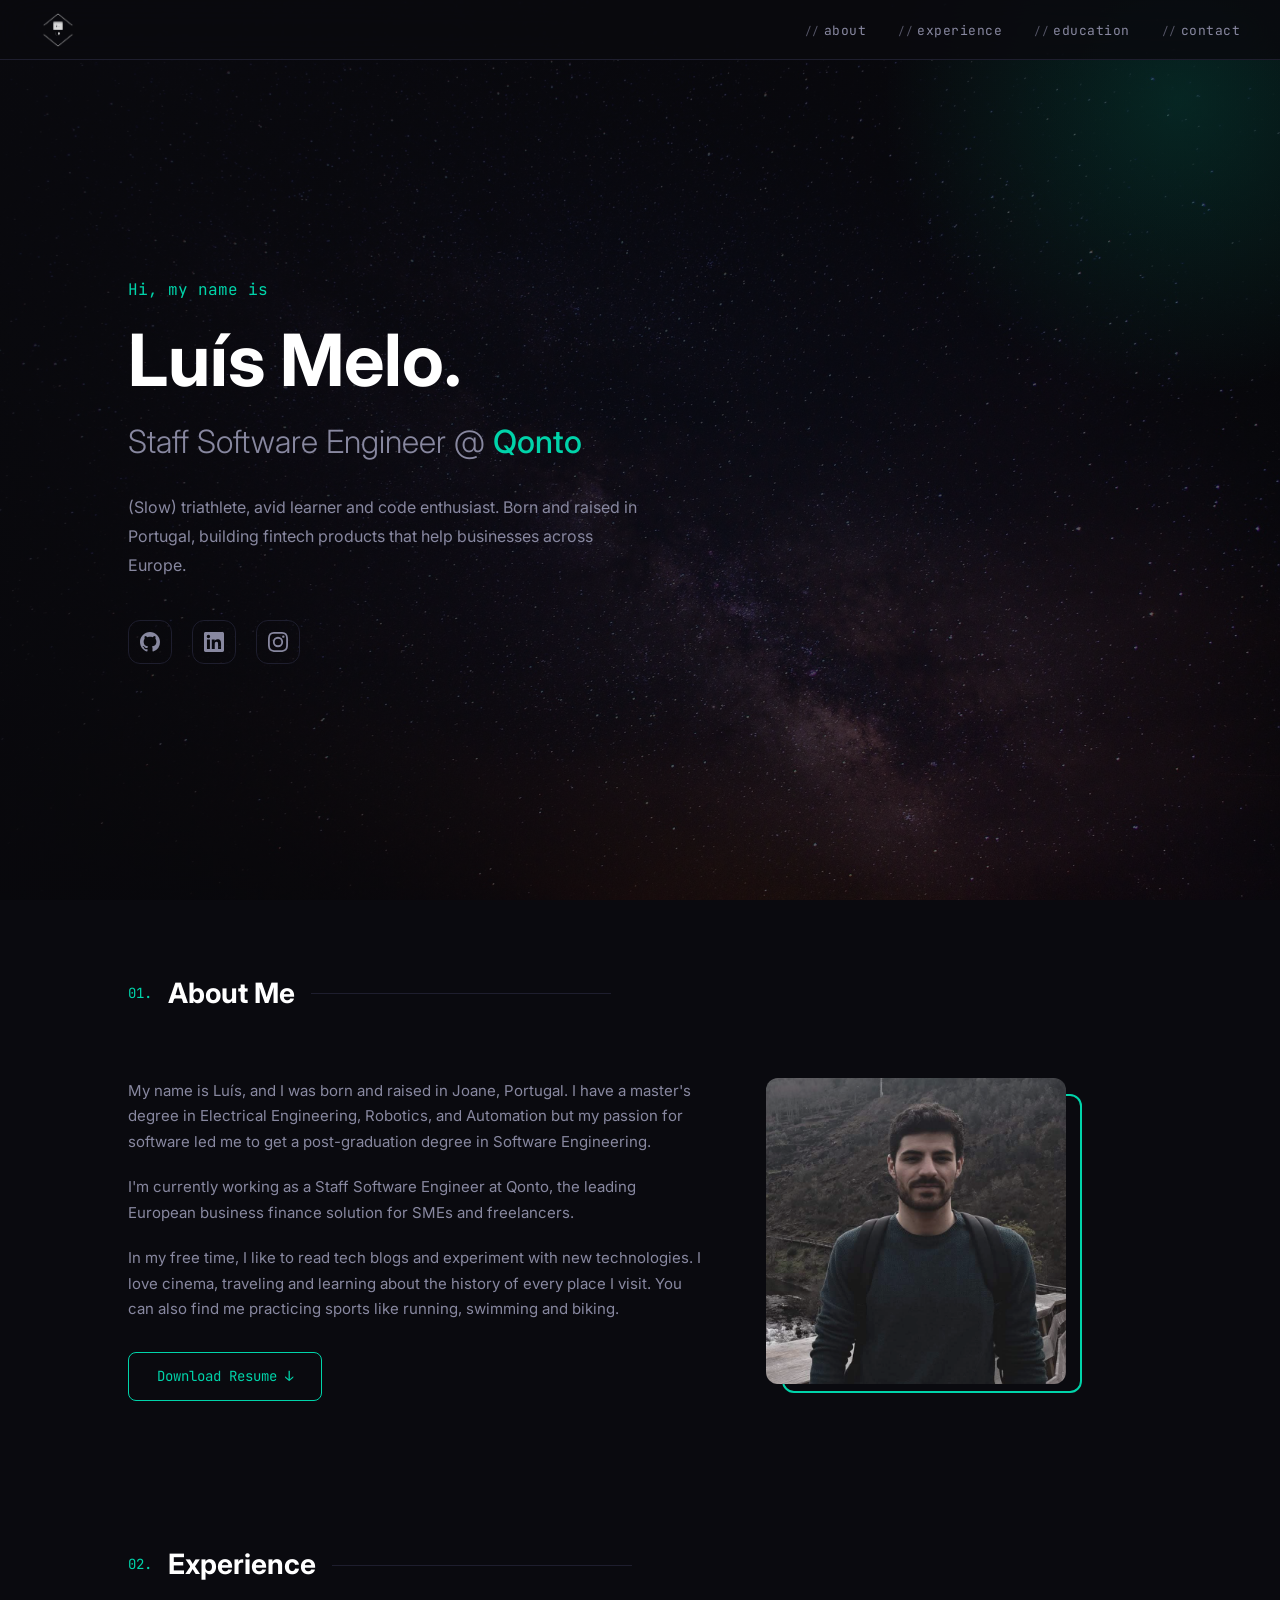
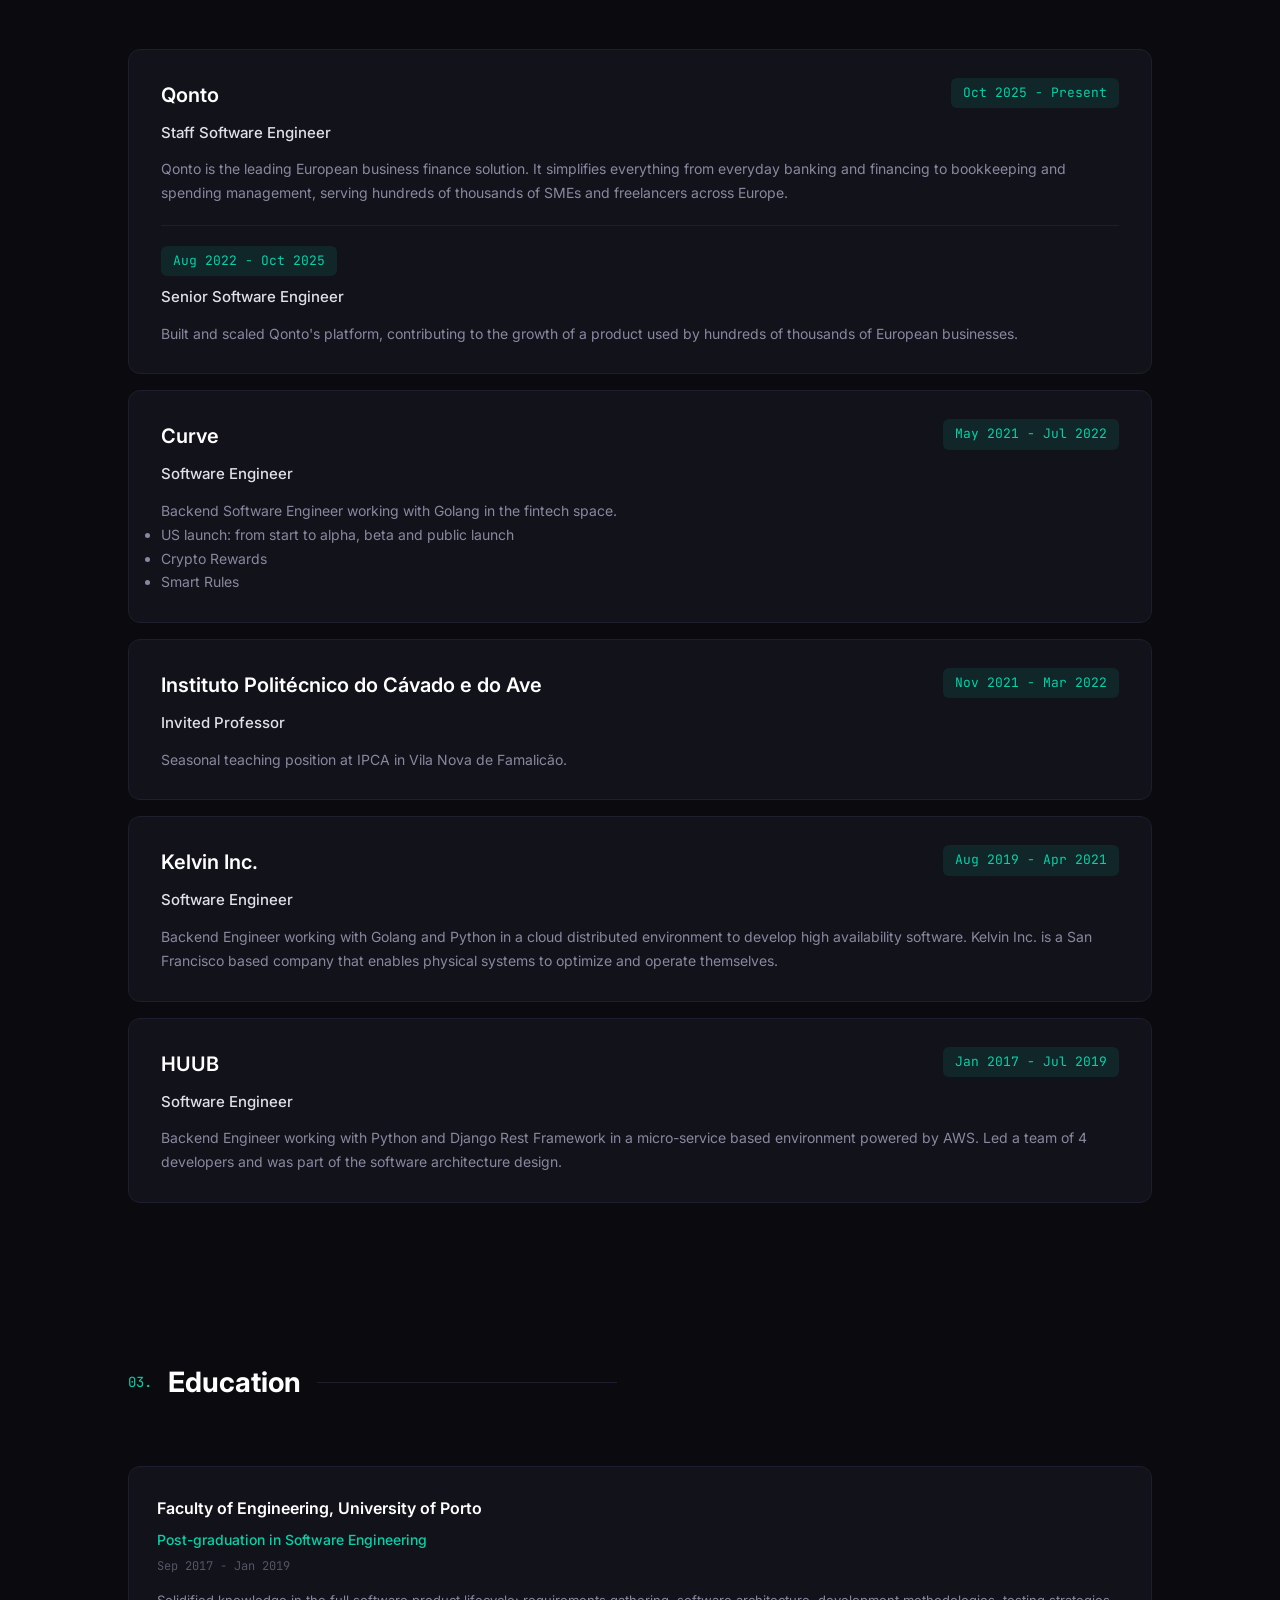
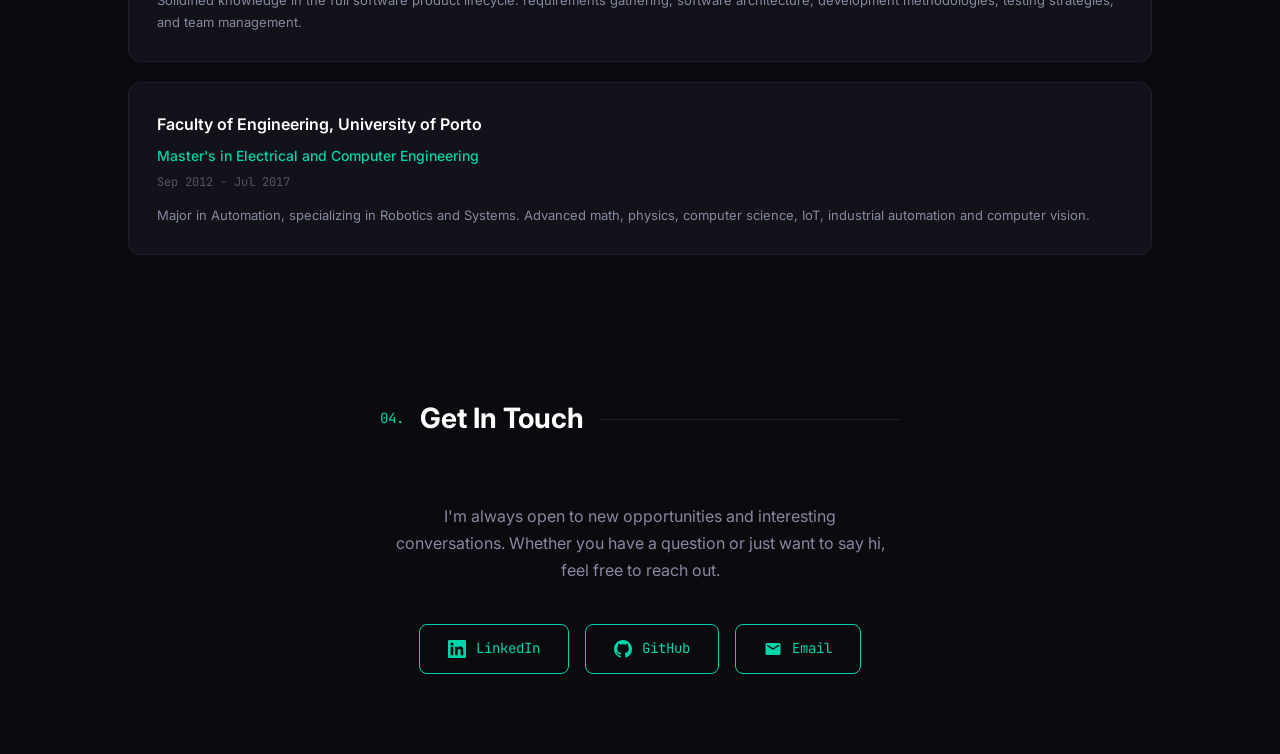
==== index.html @ 85dc5e2b "updated" ====
<!DOCTYPE html>
<html lang="en">
<head>
    <meta charset="utf-8">
    <title>Luís Melo - Staff Software Engineer</title>
    <meta name="description" content="Luís Melo - Staff Software Engineer at Qonto. Triathlete, learner, and code enthusiast.">
    <meta name="viewport" content="width=device-width, initial-scale=1">
    <link rel="icon" href="images/logos/favicon.png">
    <link href="https://fonts.googleapis.com/css2?family=JetBrains+Mono:wght@400;500;700&family=Inter:wght@300;400;500;600;700&display=swap" rel="stylesheet">
    <style>
        *, *::before, *::after { margin: 0; padding: 0; box-sizing: border-box; }

        :root {
            --bg: #0a0a0f;
            --bg-card: #12121a;
            --bg-card-hover: #1a1a28;
            --accent: #00d4aa;
            --accent-dim: rgba(0, 212, 170, 0.1);
            --accent-glow: rgba(0, 212, 170, 0.15);
            --text: #e0e0e8;
            --text-dim: #8888a0;
            --text-muted: #555566;
            --border: #1e1e2e;
            --mono: 'JetBrains Mono', monospace;
            --sans: 'Inter', -apple-system, sans-serif;
        }

        html { scroll-behavior: smooth; }

        body {
            font-family: var(--sans);
            background: var(--bg);
            color: var(--text);
            line-height: 1.7;
            -webkit-font-smoothing: antialiased;
        }

        ::selection { background: var(--accent); color: var(--bg); }

        a { color: var(--accent); text-decoration: none; transition: opacity 0.2s; }
        a:hover { opacity: 0.8; }

        /* ---- NAV ---- */
        nav {
            position: fixed;
            top: 0;
            width: 100%;
            z-index: 100;
            padding: 0 40px;
            height: 60px;
            display: flex;
            align-items: center;
            justify-content: space-between;
            background: rgba(10, 10, 15, 0.85);
            backdrop-filter: blur(20px);
            -webkit-backdrop-filter: blur(20px);
            border-bottom: 1px solid var(--border);
        }

        nav .logo {
            display: flex;
            align-items: center;
        }

        nav .logo img {
            height: 36px;
            width: auto;
            filter: brightness(0) invert(1);
            opacity: 0.85;
            transition: opacity 0.3s;
        }

        nav .logo img:hover {
            opacity: 1;
        }

        nav .nav-links { display: flex; gap: 32px; list-style: none; }

        nav .nav-links a {
            font-family: var(--mono);
            font-size: 13px;
            color: var(--text-dim);
            letter-spacing: 0.5px;
            transition: color 0.2s;
        }

        nav .nav-links a:hover,
        nav .nav-links a.active { color: var(--accent); opacity: 1; }

        nav .nav-links a::before {
            content: '//';
            color: var(--text-muted);
            margin-right: 4px;
            font-size: 11px;
        }

        /* ---- HERO ---- */
        .hero {
            min-height: 100vh;
            display: flex;
            align-items: center;
            padding: 120px 10% 80px;
            position: relative;
            overflow: hidden;
            background: url('./images/header-background.jpg') no-repeat center center;
            background-size: cover;
        }

        .hero::after {
            content: '';
            position: absolute;
            inset: 0;
            background: linear-gradient(
                135deg,
                rgba(10, 10, 15, 0.92) 0%,
                rgba(10, 10, 15, 0.75) 50%,
                rgba(10, 10, 15, 0.6) 100%
            );
            pointer-events: none;
        }

        .hero::before {
            content: '';
            position: absolute;
            top: -200px;
            right: -200px;
            width: 600px;
            height: 600px;
            background: radial-gradient(circle, var(--accent-glow) 0%, transparent 70%);
            pointer-events: none;
            z-index: 1;
        }

        .hero-content { max-width: 720px; position: relative; z-index: 1; }

        .hero-greeting {
            font-family: var(--mono);
            color: var(--accent);
            font-size: 16px;
            margin-bottom: 16px;
            opacity: 0;
            animation: fadeUp 0.6s 0.2s forwards;
        }

        .hero-name {
            font-size: clamp(40px, 7vw, 72px);
            font-weight: 700;
            line-height: 1.1;
            color: #fff;
            margin-bottom: 16px;
            opacity: 0;
            animation: fadeUp 0.6s 0.4s forwards;
        }

        .hero-title {
            font-size: clamp(20px, 3vw, 32px);
            font-weight: 300;
            color: var(--text-dim);
            margin-bottom: 24px;
            opacity: 0;
            animation: fadeUp 0.6s 0.6s forwards;
        }

        .hero-title span { color: var(--accent); font-weight: 500; }

        .hero-desc {
            font-size: 16px;
            color: var(--text-dim);
            max-width: 520px;
            line-height: 1.8;
            margin-bottom: 40px;
            opacity: 0;
            animation: fadeUp 0.6s 0.8s forwards;
        }

        .hero-socials {
            display: flex;
            gap: 20px;
            list-style: none;
            opacity: 0;
            animation: fadeUp 0.6s 1s forwards;
        }

        .hero-socials a {
            display: flex;
            align-items: center;
            justify-content: center;
            width: 44px;
            height: 44px;
            border-radius: 12px;
            border: 1px solid var(--border);
            color: var(--text-dim);
            font-size: 18px;
            transition: all 0.3s;
        }

        .hero-socials a:hover {
            border-color: var(--accent);
            color: var(--accent);
            background: var(--accent-dim);
            transform: translateY(-2px);
            opacity: 1;
        }

        .hero-socials svg { width: 20px; height: 20px; fill: currentColor; }

        /* ---- SECTION ---- */
        section {
            padding: 70px 10%;
        }

        .section-header {
            display: flex;
            align-items: center;
            gap: 16px;
            margin-bottom: 60px;
        }

        .section-number {
            font-family: var(--mono);
            color: var(--accent);
            font-size: 14px;
        }

        .section-title {
            font-size: 28px;
            font-weight: 700;
            color: #fff;
        }

        .section-line {
            flex: 1;
            height: 1px;
            background: var(--border);
            max-width: 300px;
        }

        /* ---- ABOUT ---- */
        .about-grid {
            display: grid;
            grid-template-columns: 3fr 2fr;
            gap: 60px;
            align-items: start;
        }

        .about-text p {
            color: var(--text-dim);
            font-size: 15px;
            margin-bottom: 20px;
        }

        .about-photo {
            position: relative;
        }

        .about-photo img {
            width: 100%;
            max-width: 300px;
            max-height: 380px;
            object-fit: cover;
            object-position: center top;
            border-radius: 12px;
            filter: grayscale(20%);
            transition: all 0.4s;
        }

        .about-photo img:hover {
            filter: grayscale(0%);
            transform: scale(1.02);
        }

        .about-photo::after {
            content: '';
            position: absolute;
            top: 16px;
            left: 16px;
            width: 100%;
            max-width: 300px;
            height: calc(100% - 16px);
            max-height: 380px;
            border: 2px solid var(--accent);
            border-radius: 12px;
            z-index: -1;
            transition: all 0.4s;
        }

        .about-photo:hover::after {
            top: 10px;
            left: 10px;
        }

        .btn {
            display: inline-flex;
            align-items: center;
            gap: 10px;
            font-family: var(--mono);
            font-size: 14px;
            color: var(--accent);
            border: 1px solid var(--accent);
            padding: 12px 28px;
            border-radius: 8px;
            transition: all 0.3s;
            margin-top: 10px;
        }

        .btn:hover {
            background: var(--accent-dim);
            opacity: 1;
            transform: translateY(-1px);
        }

        /* ---- EXPERIENCE ---- */
        .timeline { position: relative; }

        .timeline-item {
            position: relative;
            padding: 28px 32px;
            margin-bottom: 16px;
            background: var(--bg-card);
            border: 1px solid var(--border);
            border-radius: 12px;
            transition: all 0.3s;
        }

        .timeline-item:hover {
            background: var(--bg-card-hover);
            border-color: rgba(0, 212, 170, 0.2);
            transform: translateX(4px);
        }

        .timeline-header {
            display: flex;
            justify-content: space-between;
            align-items: flex-start;
            margin-bottom: 8px;
            flex-wrap: wrap;
            gap: 8px;
        }

        .timeline-company {
            font-size: 20px;
            font-weight: 600;
            color: #fff;
        }

        .timeline-company a {
            color: #fff;
        }

        .timeline-company a:hover {
            color: var(--accent);
        }

        .timeline-date {
            font-family: var(--mono);
            font-size: 13px;
            color: var(--accent);
            background: var(--accent-dim);
            padding: 4px 12px;
            border-radius: 6px;
            white-space: nowrap;
        }

        .timeline-role {
            font-size: 15px;
            font-weight: 500;
            color: var(--text);
            margin-bottom: 12px;
        }

        .timeline-desc {
            font-size: 14px;
            color: var(--text-dim);
            line-height: 1.7;
        }

        .timeline-desc ul {
            list-style: none;
            margin-top: 8px;
        }

        .timeline-desc ul li {
            padding-left: 20px;
            position: relative;
            margin-bottom: 4px;
        }

        .timeline-desc ul li::before {
            content: '>';
            position: absolute;
            left: 0;
            color: var(--accent);
            font-family: var(--mono);
            font-size: 13px;
        }

        .timeline-subrole {
            margin-top: 20px;
            padding-top: 20px;
            border-top: 1px solid var(--border);
        }

        /* ---- EDUCATION ---- */
        .edu-grid {
            display: grid;
            grid-template-columns: 1fr;
            gap: 20px;
        }

        .edu-card {
            padding: 28px;
            background: var(--bg-card);
            border: 1px solid var(--border);
            border-radius: 12px;
            transition: all 0.3s;
        }

        .edu-card:hover {
            border-color: rgba(0, 212, 170, 0.2);
            background: var(--bg-card-hover);
        }

        .edu-card h3 {
            font-size: 16px;
            font-weight: 600;
            color: #fff;
            margin-bottom: 6px;
        }

        .edu-card h3 a { color: #fff; }
        .edu-card h3 a:hover { color: var(--accent); }

        .edu-card .edu-degree {
            font-size: 14px;
            color: var(--accent);
            font-weight: 500;
            margin-bottom: 4px;
        }

        .edu-card .edu-date {
            font-family: var(--mono);
            font-size: 12px;
            color: var(--text-muted);
            margin-bottom: 12px;
        }

        .edu-card p {
            font-size: 13px;
            color: var(--text-dim);
            line-height: 1.7;
        }

        /* ---- CONTACT ---- */
        #contact {
            text-align: center;
            padding-bottom: 80px;
        }

        #contact .section-header {
            justify-content: center;
        }

        .contact-text {
            max-width: 500px;
            margin: 0 auto 40px;
            color: var(--text-dim);
            font-size: 16px;
        }

        .contact-links {
            display: flex;
            justify-content: center;
            gap: 16px;
            flex-wrap: wrap;
        }

        .contact-links .btn {
            margin-top: 0;
        }

        /* ---- ANIMATIONS ---- */
        @keyframes fadeUp {
            from { opacity: 0; transform: translateY(20px); }
            to { opacity: 1; transform: translateY(0); }
        }

        /* ---- RESPONSIVE ---- */
        @media (max-width: 768px) {
            nav { padding: 0 20px; }
            section { padding: 80px 6%; }
            .hero { padding: 100px 6% 60px; }
            .about-grid { grid-template-columns: 1fr; }
            .about-photo { order: -1; }
            nav .nav-links { gap: 16px; }
            nav .nav-links a { font-size: 12px; }
            nav .nav-links a::before { display: none; }
            .timeline-header { flex-direction: column; }
        }

        @media (max-width: 480px) {
            nav .logo { font-size: 14px; }
            nav .nav-links { gap: 12px; }
            nav .nav-links a { font-size: 11px; }
        }
    </style>
</head>

<body>

<!-- Nav -->
<nav>
    <a class="logo" href="#home"><img src="images/logos/logo_transparent.png" alt="LM"></a>
    <ul class="nav-links">
        <li><a href="#about">about</a></li>
        <li><a href="#experience">experience</a></li>
        <li><a href="#education">education</a></li>
        <li><a href="#contact">contact</a></li>
    </ul>
</nav>

<!-- Hero -->
<section class="hero" id="home">
    <div class="hero-content">
        <p class="hero-greeting">Hi, my name is</p>
        <h1 class="hero-name">Luís Melo.</h1>
        <h2 class="hero-title">Staff Software Engineer @ <span>Qonto</span></h2>
        <p class="hero-desc">
            (Slow) triathlete, avid learner and code enthusiast.
            Born and raised in Portugal, building fintech products that help businesses across Europe.
        </p>
        <ul class="hero-socials">
            <li><a href="https://github.com/luisfmelo" target="_blank" aria-label="GitHub">
                <svg viewBox="0 0 24 24"><path d="M12 0C5.37 0 0 5.37 0 12c0 5.31 3.435 9.795 8.205 11.385.6.105.825-.255.825-.57 0-.285-.015-1.23-.015-2.235-3.015.555-3.795-.735-4.035-1.41-.135-.345-.72-1.41-1.23-1.695-.42-.225-1.02-.78-.015-.795.945-.015 1.62.87 1.845 1.23 1.08 1.815 2.805 1.305 3.495.99.105-.78.42-1.305.765-1.605-2.67-.3-5.46-1.335-5.46-5.925 0-1.305.465-2.385 1.23-3.225-.12-.3-.54-1.53.12-3.18 0 0 1.005-.315 3.3 1.23.96-.27 1.98-.405 3-.405s2.04.135 3 .405c2.295-1.56 3.3-1.23 3.3-1.23.66 1.65.24 2.88.12 3.18.765.84 1.23 1.905 1.23 3.225 0 4.605-2.805 5.625-5.475 5.925.435.375.81 1.095.81 2.22 0 1.605-.015 2.895-.015 3.3 0 .315.225.69.825.57A12.02 12.02 0 0024 12c0-6.63-5.37-12-12-12z"/></svg>
            </a></li>
            <li><a href="https://pt.linkedin.com/in/luisfmelo" target="_blank" aria-label="LinkedIn">
                <svg viewBox="0 0 24 24"><path d="M20.447 20.452h-3.554v-5.569c0-1.328-.027-3.037-1.852-3.037-1.853 0-2.136 1.445-2.136 2.939v5.667H9.351V9h3.414v1.561h.046c.477-.9 1.637-1.85 3.37-1.85 3.601 0 4.267 2.37 4.267 5.455v6.286zM5.337 7.433a2.062 2.062 0 01-2.063-2.065 2.064 2.064 0 112.063 2.065zm1.782 13.019H3.555V9h3.564v11.452zM22.225 0H1.771C.792 0 0 .774 0 1.729v20.542C0 23.227.792 24 1.771 24h20.451C23.2 24 24 23.227 24 22.271V1.729C24 .774 23.2 0 22.222 0h.003z"/></svg>
            </a></li>
            <li><a href="https://www.instagram.com/_luisfmelo/" target="_blank" aria-label="Instagram">
                <svg viewBox="0 0 24 24"><path d="M12 2.163c3.204 0 3.584.012 4.85.07 3.252.148 4.771 1.691 4.919 4.919.058 1.265.069 1.645.069 4.849 0 3.205-.012 3.584-.069 4.849-.149 3.225-1.664 4.771-4.919 4.919-1.266.058-1.644.07-4.85.07-3.204 0-3.584-.012-4.849-.07-3.26-.149-4.771-1.699-4.919-4.92-.058-1.265-.07-1.644-.07-4.849 0-3.204.013-3.583.07-4.849.149-3.227 1.664-4.771 4.919-4.919 1.266-.057 1.645-.069 4.849-.069zM12 0C8.741 0 8.333.014 7.053.072 2.695.272.273 2.69.073 7.052.014 8.333 0 8.741 0 12c0 3.259.014 3.668.072 4.948.2 4.358 2.618 6.78 6.98 6.98C8.333 23.986 8.741 24 12 24c3.259 0 3.668-.014 4.948-.072 4.354-.2 6.782-2.618 6.979-6.98.059-1.28.073-1.689.073-4.948 0-3.259-.014-3.667-.072-4.947-.196-4.354-2.617-6.78-6.979-6.98C15.668.014 15.259 0 12 0zm0 5.838a6.162 6.162 0 100 12.324 6.162 6.162 0 000-12.324zM12 16a4 4 0 110-8 4 4 0 010 8zm6.406-11.845a1.44 1.44 0 100 2.881 1.44 1.44 0 000-2.881z"/></svg>
            </a></li>
        </ul>
    </div>
</section>

<!-- About -->
<section id="about">
    <div class="section-header">
        <span class="section-number">01.</span>
        <h2 class="section-title">About Me</h2>
        <div class="section-line"></div>
    </div>

    <div class="about-grid">
        <div class="about-text">
            <p>
                My name is Luís, and I was born and raised in Joane, Portugal.
                I have a master's degree in Electrical Engineering, Robotics, and Automation but my passion for
                software led me to get a post-graduation degree in Software Engineering.
            </p>
            <p>
                I'm currently working as a Staff Software Engineer at Qonto, the leading
                European business finance solution for SMEs and freelancers.
            </p>
            <p>
                In my free time, I like to read tech blogs and experiment with new technologies.
                I love cinema, traveling and learning about the history of every place I visit.
                You can also find me practicing sports like running, swimming and biking.
            </p>
            <a class="btn" href="https://drive.google.com/open?id=1r8WoA4ru1_FhRzS5TZtFJLhQEWbEoPis" target="_blank">
                Download Resume &darr;
            </a>
        </div>
        <div class="about-photo">
            <img alt="Luís Melo" src="./images/profile-pic.png">
        </div>
    </div>
</section>

<!-- Experience -->
<section id="experience">
    <div class="section-header">
        <span class="section-number">02.</span>
        <h2 class="section-title">Experience</h2>
        <div class="section-line"></div>
    </div>

    <div class="timeline">

        <div class="timeline-item">
            <div class="timeline-header">
                <span class="timeline-company"><a href="https://www.qonto.com" target="_blank">Qonto</a></span>
                <span class="timeline-date">Oct 2025 - Present</span>
            </div>
            <div class="timeline-role">Staff Software Engineer</div>
            <p class="timeline-desc">
                Qonto is the leading European business finance solution. It simplifies everything from everyday banking and financing to bookkeeping and spending management, serving hundreds of thousands of SMEs and freelancers across Europe.
            </p>
            <div class="timeline-subrole">
                <div class="timeline-header">
                    <span class="timeline-date">Aug 2022 - Oct 2025</span>
                </div>
                <div class="timeline-role">Senior Software Engineer</div>
                <p class="timeline-desc">
                    Built and scaled Qonto's platform, contributing to the growth of a product used by hundreds of thousands of European businesses.
                </p>
            </div>
        </div>

        <div class="timeline-item">
            <div class="timeline-header">
                <span class="timeline-company"><a href="https://www.curve.com" target="_blank">Curve</a></span>
                <span class="timeline-date">May 2021 - Jul 2022</span>
            </div>
            <div class="timeline-role">Software Engineer</div>
            <p class="timeline-desc">
                Backend Software Engineer working with Golang in the fintech space.
            </p>
            <ul class="timeline-desc">
                <li>US launch: from start to alpha, beta and public launch</li>
                <li>Crypto Rewards</li>
                <li>Smart Rules</li>
            </ul>
        </div>

        <div class="timeline-item">
            <div class="timeline-header">
                <span class="timeline-company">Instituto Politécnico do Cávado e do Ave</span>
                <span class="timeline-date">Nov 2021 - Mar 2022</span>
            </div>
            <div class="timeline-role">Invited Professor</div>
            <p class="timeline-desc">
                Seasonal teaching position at IPCA in Vila Nova de Famalicão.
            </p>
        </div>

        <div class="timeline-item">
            <div class="timeline-header">
                <span class="timeline-company"><a href="https://www.kelvininc.com" target="_blank">Kelvin Inc.</a></span>
                <span class="timeline-date">Aug 2019 - Apr 2021</span>
            </div>
            <div class="timeline-role">Software Engineer</div>
            <p class="timeline-desc">
                Backend Engineer working with Golang and Python in a cloud distributed environment to develop high availability software.
                Kelvin Inc. is a San Francisco based company that enables physical systems to optimize and operate themselves.
            </p>
        </div>

        <div class="timeline-item">
            <div class="timeline-header">
                <span class="timeline-company">HUUB</span>
                <span class="timeline-date">Jan 2017 - Jul 2019</span>
            </div>
            <div class="timeline-role">Software Engineer</div>
            <p class="timeline-desc">
                Backend Engineer working with Python and Django Rest Framework in a micro-service based environment powered by AWS.
                Led a team of 4 developers and was part of the software architecture design.
            </p>
        </div>

    </div>
</section>

<!-- Education -->
<section id="education">
    <div class="section-header">
        <span class="section-number">03.</span>
        <h2 class="section-title">Education</h2>
        <div class="section-line"></div>
    </div>

    <div class="edu-grid">
        <div class="edu-card">
            <h3><a href="https://fe.up.pt" target="_blank">Faculty of Engineering, University of Porto</a></h3>
            <div class="edu-degree">Post-graduation in Software Engineering</div>
            <div class="edu-date">Sep 2017 - Jan 2019</div>
            <p>
                Solidified knowledge in the full software product lifecycle: requirements gathering,
                software architecture, development methodologies,
                testing strategies, and team management.
            </p>
        </div>

        <div class="edu-card">
            <h3><a href="https://fe.up.pt" target="_blank">Faculty of Engineering, University of Porto</a></h3>
            <div class="edu-degree">Master's in Electrical and Computer Engineering</div>
            <div class="edu-date">Sep 2012 - Jul 2017</div>
            <p>
                Major in Automation, specializing in Robotics and Systems.
                Advanced math, physics, computer science, IoT, industrial automation and computer vision.
            </p>
        </div>
    </div>
</section>

<!-- Contact -->
<section id="contact">
    <div class="section-header">
        <span class="section-number">04.</span>
        <h2 class="section-title">Get In Touch</h2>
        <div class="section-line"></div>
    </div>

    <p class="contact-text">
        I'm always open to new opportunities and interesting conversations.
        Whether you have a question or just want to say hi, feel free to reach out.
    </p>

    <div class="contact-links">
        <a class="btn" href="https://pt.linkedin.com/in/luisfmelo" target="_blank">
            <svg viewBox="0 0 24 24" width="18" height="18" fill="currentColor"><path d="M20.447 20.452h-3.554v-5.569c0-1.328-.027-3.037-1.852-3.037-1.853 0-2.136 1.445-2.136 2.939v5.667H9.351V9h3.414v1.561h.046c.477-.9 1.637-1.85 3.37-1.85 3.601 0 4.267 2.37 4.267 5.455v6.286zM5.337 7.433a2.062 2.062 0 01-2.063-2.065 2.064 2.064 0 112.063 2.065zm1.782 13.019H3.555V9h3.564v11.452zM22.225 0H1.771C.792 0 0 .774 0 1.729v20.542C0 23.227.792 24 1.771 24h20.451C23.2 24 24 23.227 24 22.271V1.729C24 .774 23.2 0 22.222 0h.003z"/></svg>
            LinkedIn
        </a>
        <a class="btn" href="https://github.com/luisfmelo" target="_blank">
            <svg viewBox="0 0 24 24" width="18" height="18" fill="currentColor"><path d="M12 0C5.37 0 0 5.37 0 12c0 5.31 3.435 9.795 8.205 11.385.6.105.825-.255.825-.57 0-.285-.015-1.23-.015-2.235-3.015.555-3.795-.735-4.035-1.41-.135-.345-.72-1.41-1.23-1.695-.42-.225-1.02-.78-.015-.795.945-.015 1.62.87 1.845 1.23 1.08 1.815 2.805 1.305 3.495.99.105-.78.42-1.305.765-1.605-2.67-.3-5.46-1.335-5.46-5.925 0-1.305.465-2.385 1.23-3.225-.12-.3-.54-1.53.12-3.18 0 0 1.005-.315 3.3 1.23.96-.27 1.98-.405 3-.405s2.04.135 3 .405c2.295-1.56 3.3-1.23 3.3-1.23.66 1.65.24 2.88.12 3.18.765.84 1.23 1.905 1.23 3.225 0 4.605-2.805 5.625-5.475 5.925.435.375.81 1.095.81 2.22 0 1.605-.015 2.895-.015 3.3 0 .315.225.69.825.57A12.02 12.02 0 0024 12c0-6.63-5.37-12-12-12z"/></svg>
            GitHub
        </a>
        <a class="btn" href="mailto:luisfmelo@outlook.com">
            <svg viewBox="0 0 24 24" width="18" height="18" fill="currentColor"><path d="M20 4H4c-1.1 0-2 .9-2 2v12c0 1.1.9 2 2 2h16c1.1 0 2-.9 2-2V6c0-1.1-.9-2-2-2zm0 4l-8 5-8-5V6l8 5 8-5v2z"/></svg>
            Email
        </a>
    </div>
</section>


</body>
</html>
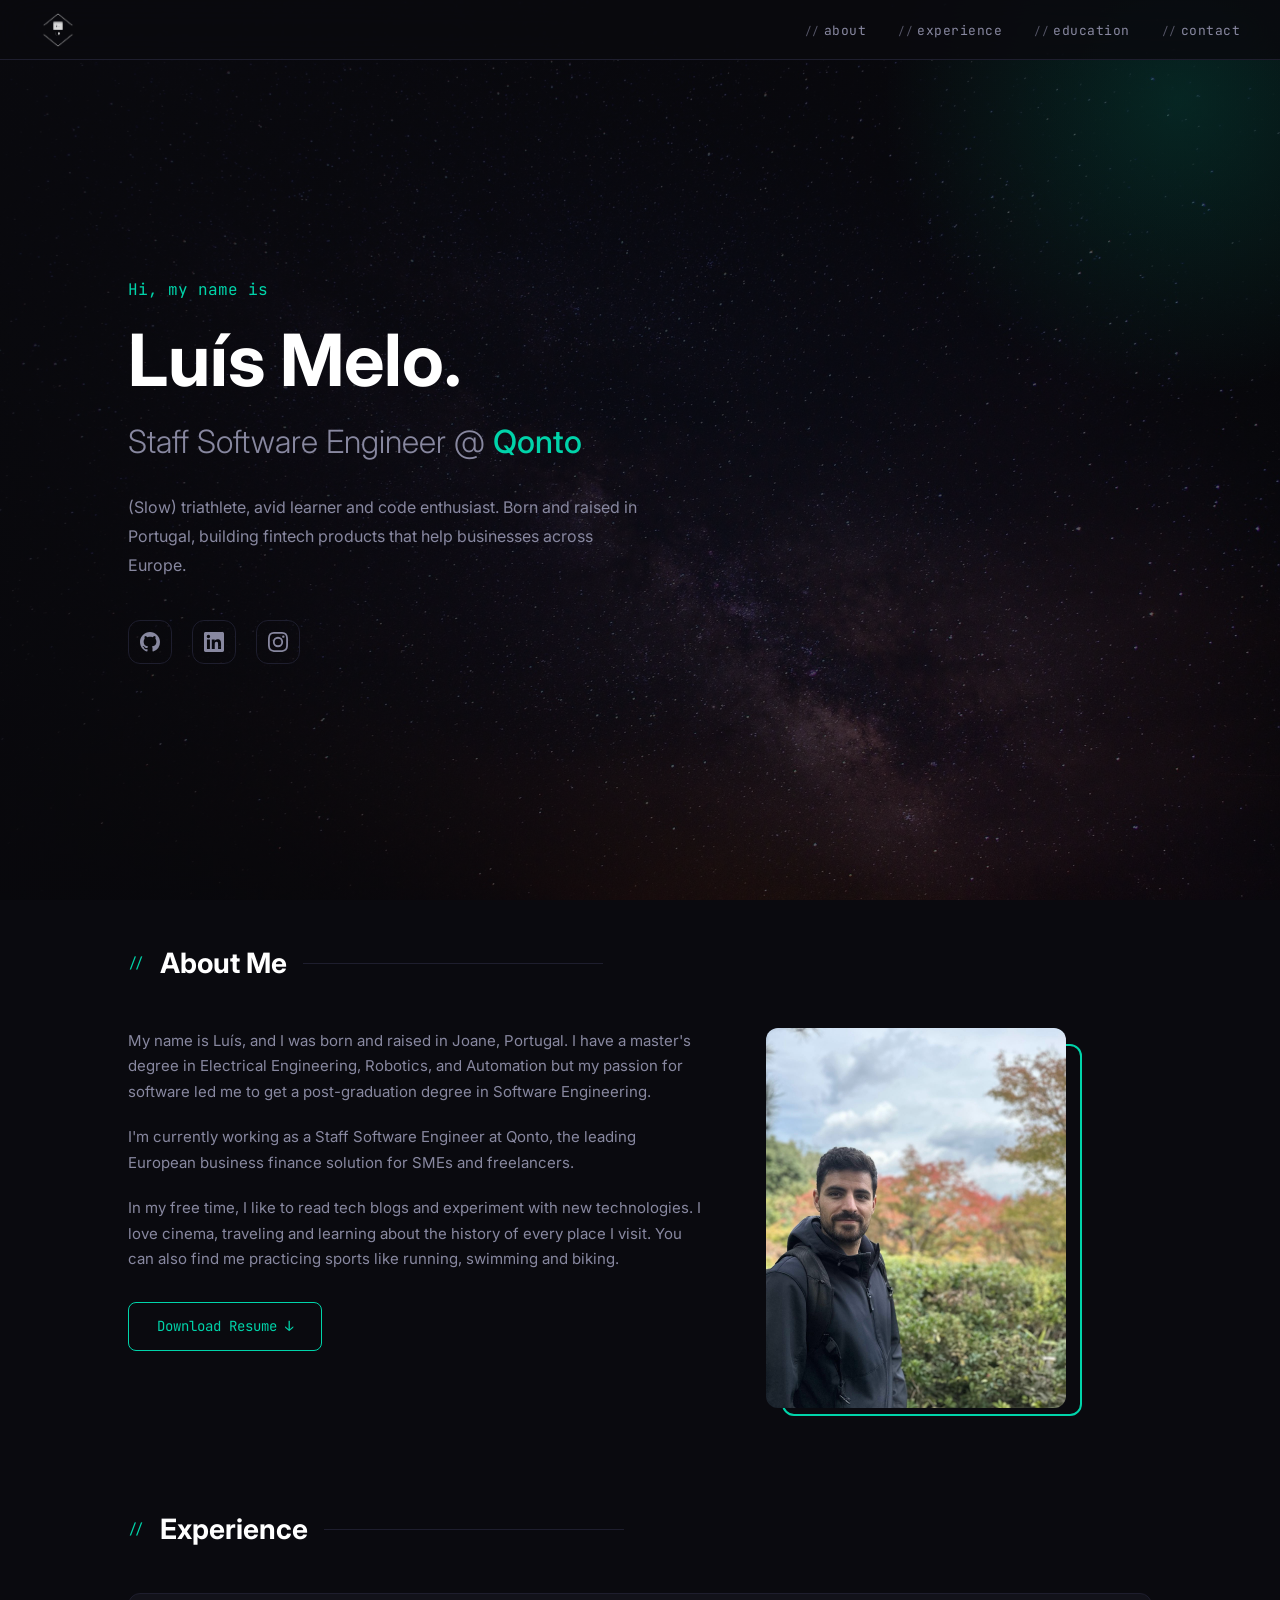
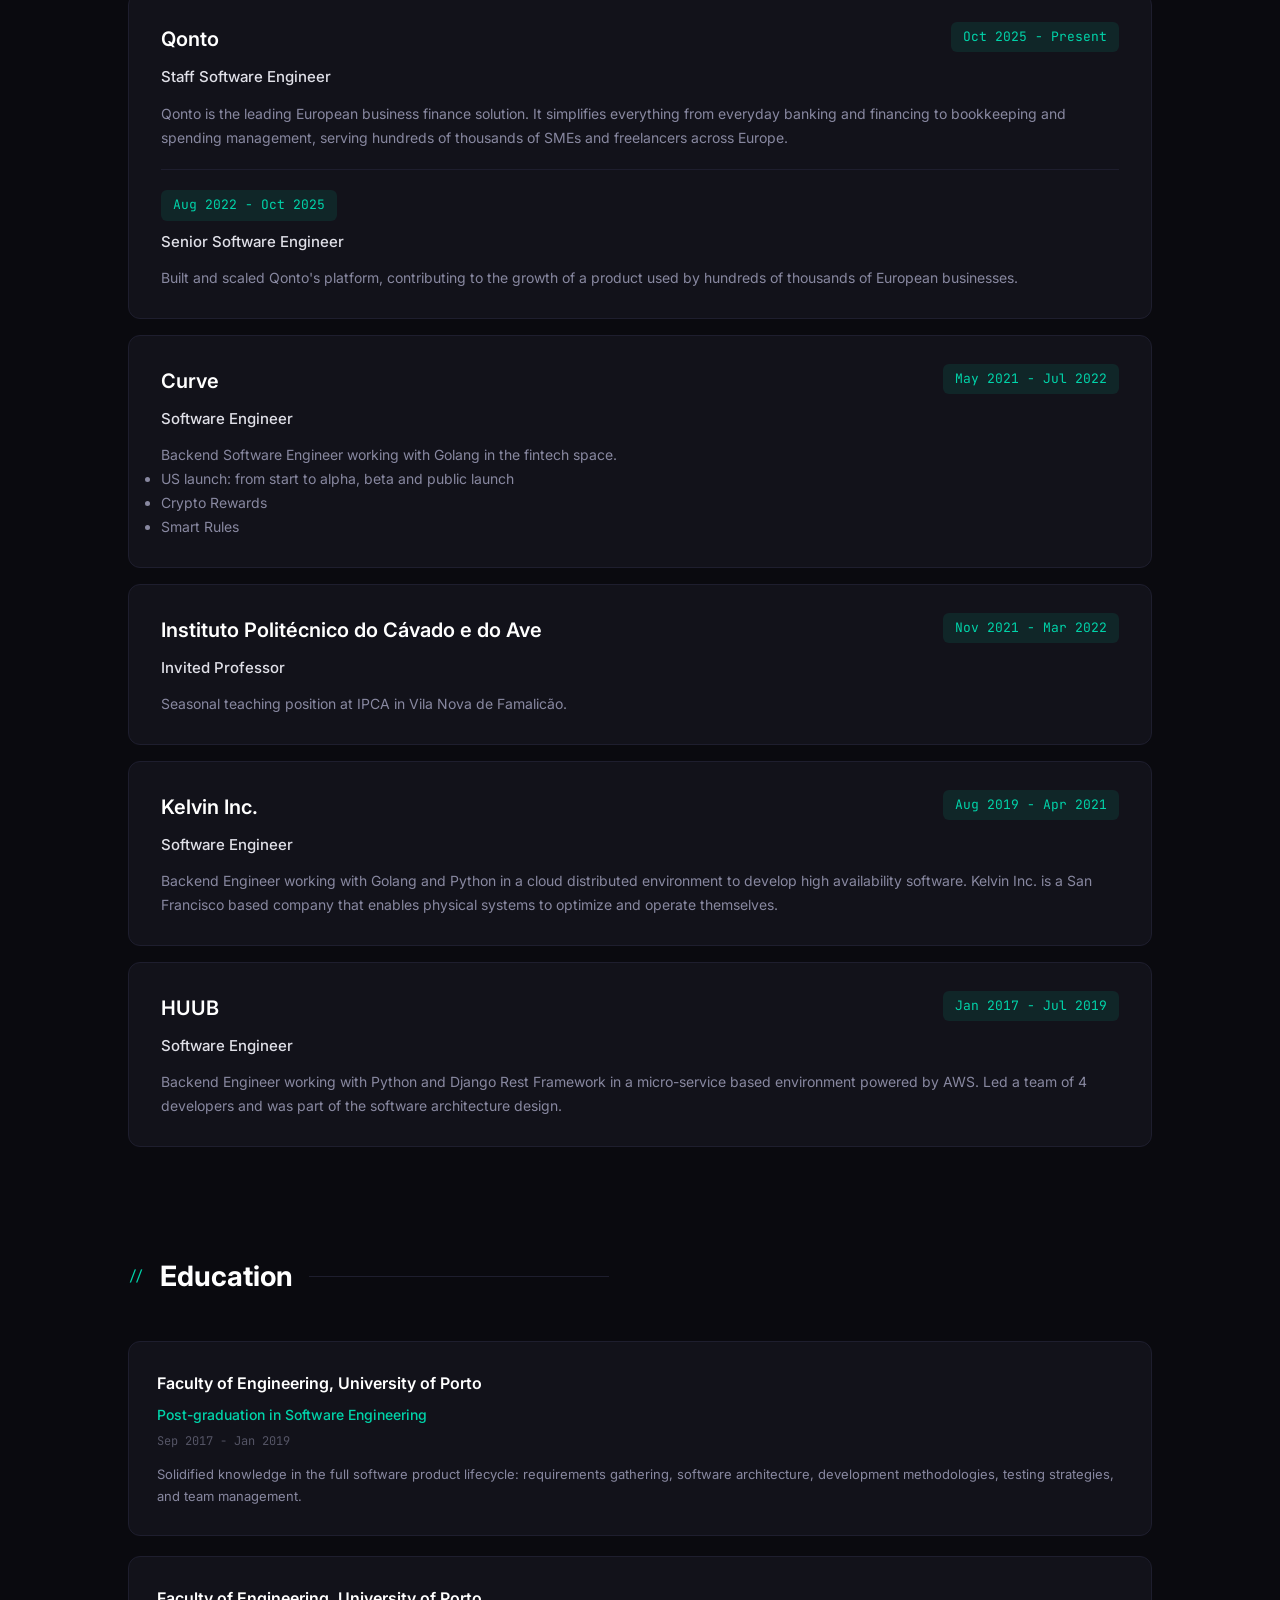
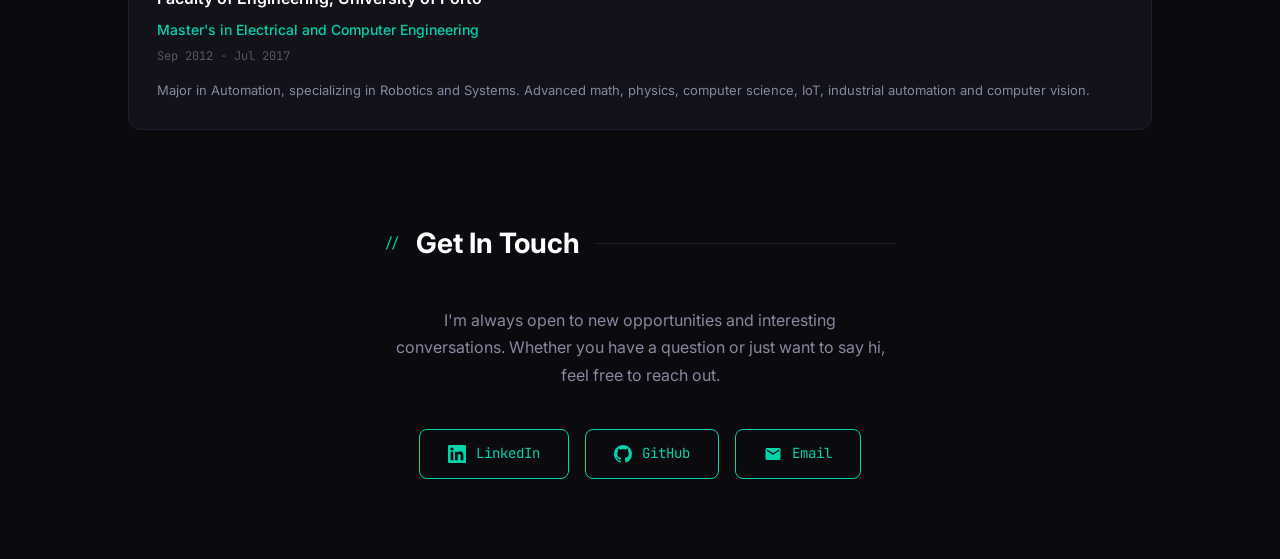
==== commit ea853489: "Update site: new photo, // section headers, reduced spacing, mailto - Replace profile photo with upd" ====
--- a/index.html
+++ b/index.html
@@ -206,14 +206,14 @@
 
         /* ---- SECTION ---- */
         section {
-            padding: 70px 10%;
+            padding: 40px 10% 50px;
         }
 
         .section-header {
             display: flex;
             align-items: center;
             gap: 16px;
-            margin-bottom: 60px;
+            margin-bottom: 40px;
         }
 
         .section-number {
@@ -487,7 +487,7 @@
         /* ---- RESPONSIVE ---- */
         @media (max-width: 768px) {
             nav { padding: 0 20px; }
-            section { padding: 80px 6%; }
+            section { padding: 40px 6% 50px; }
             .hero { padding: 100px 6% 60px; }
             .about-grid { grid-template-columns: 1fr; }
             .about-photo { order: -1; }
@@ -545,7 +545,7 @@
 <!-- About -->
 <section id="about">
     <div class="section-header">
-        <span class="section-number">01.</span>
+        <span class="section-number">//</span>
         <h2 class="section-title">About Me</h2>
         <div class="section-line"></div>
     </div>
@@ -571,7 +571,7 @@
             </a>
         </div>
         <div class="about-photo">
-            <img alt="Luís Melo" src="./images/profile-pic.png">
+            <img alt="Luís Melo" src="./images/profile-pic.jpg">
         </div>
     </div>
 </section>
@@ -579,7 +579,7 @@
 <!-- Experience -->
 <section id="experience">
     <div class="section-header">
-        <span class="section-number">02.</span>
+        <span class="section-number">//</span>
         <h2 class="section-title">Experience</h2>
         <div class="section-line"></div>
     </div>
@@ -663,7 +663,7 @@
 <!-- Education -->
 <section id="education">
     <div class="section-header">
-        <span class="section-number">03.</span>
+        <span class="section-number">//</span>
         <h2 class="section-title">Education</h2>
         <div class="section-line"></div>
     </div>
@@ -695,7 +695,7 @@
 <!-- Contact -->
 <section id="contact">
     <div class="section-header">
-        <span class="section-number">04.</span>
+        <span class="section-number">//</span>
         <h2 class="section-title">Get In Touch</h2>
         <div class="section-line"></div>
     </div>
@@ -714,7 +714,7 @@
             <svg viewBox="0 0 24 24" width="18" height="18" fill="currentColor"><path d="M12 0C5.37 0 0 5.37 0 12c0 5.31 3.435 9.795 8.205 11.385.6.105.825-.255.825-.57 0-.285-.015-1.23-.015-2.235-3.015.555-3.795-.735-4.035-1.41-.135-.345-.72-1.41-1.23-1.695-.42-.225-1.02-.78-.015-.795.945-.015 1.62.87 1.845 1.23 1.08 1.815 2.805 1.305 3.495.99.105-.78.42-1.305.765-1.605-2.67-.3-5.46-1.335-5.46-5.925 0-1.305.465-2.385 1.23-3.225-.12-.3-.54-1.53.12-3.18 0 0 1.005-.315 3.3 1.23.96-.27 1.98-.405 3-.405s2.04.135 3 .405c2.295-1.56 3.3-1.23 3.3-1.23.66 1.65.24 2.88.12 3.18.765.84 1.23 1.905 1.23 3.225 0 4.605-2.805 5.625-5.475 5.925.435.375.81 1.095.81 2.22 0 1.605-.015 2.895-.015 3.3 0 .315.225.69.825.57A12.02 12.02 0 0024 12c0-6.63-5.37-12-12-12z"/></svg>
             GitHub
         </a>
-        <a class="btn" href="mailto:luisfmelo@outlook.com">
+        <a class="btn" href="mailto:luismelo7@gmail.com">
             <svg viewBox="0 0 24 24" width="18" height="18" fill="currentColor"><path d="M20 4H4c-1.1 0-2 .9-2 2v12c0 1.1.9 2 2 2h16c1.1 0 2-.9 2-2V6c0-1.1-.9-2-2-2zm0 4l-8 5-8-5V6l8 5 8-5v2z"/></svg>
             Email
         </a>
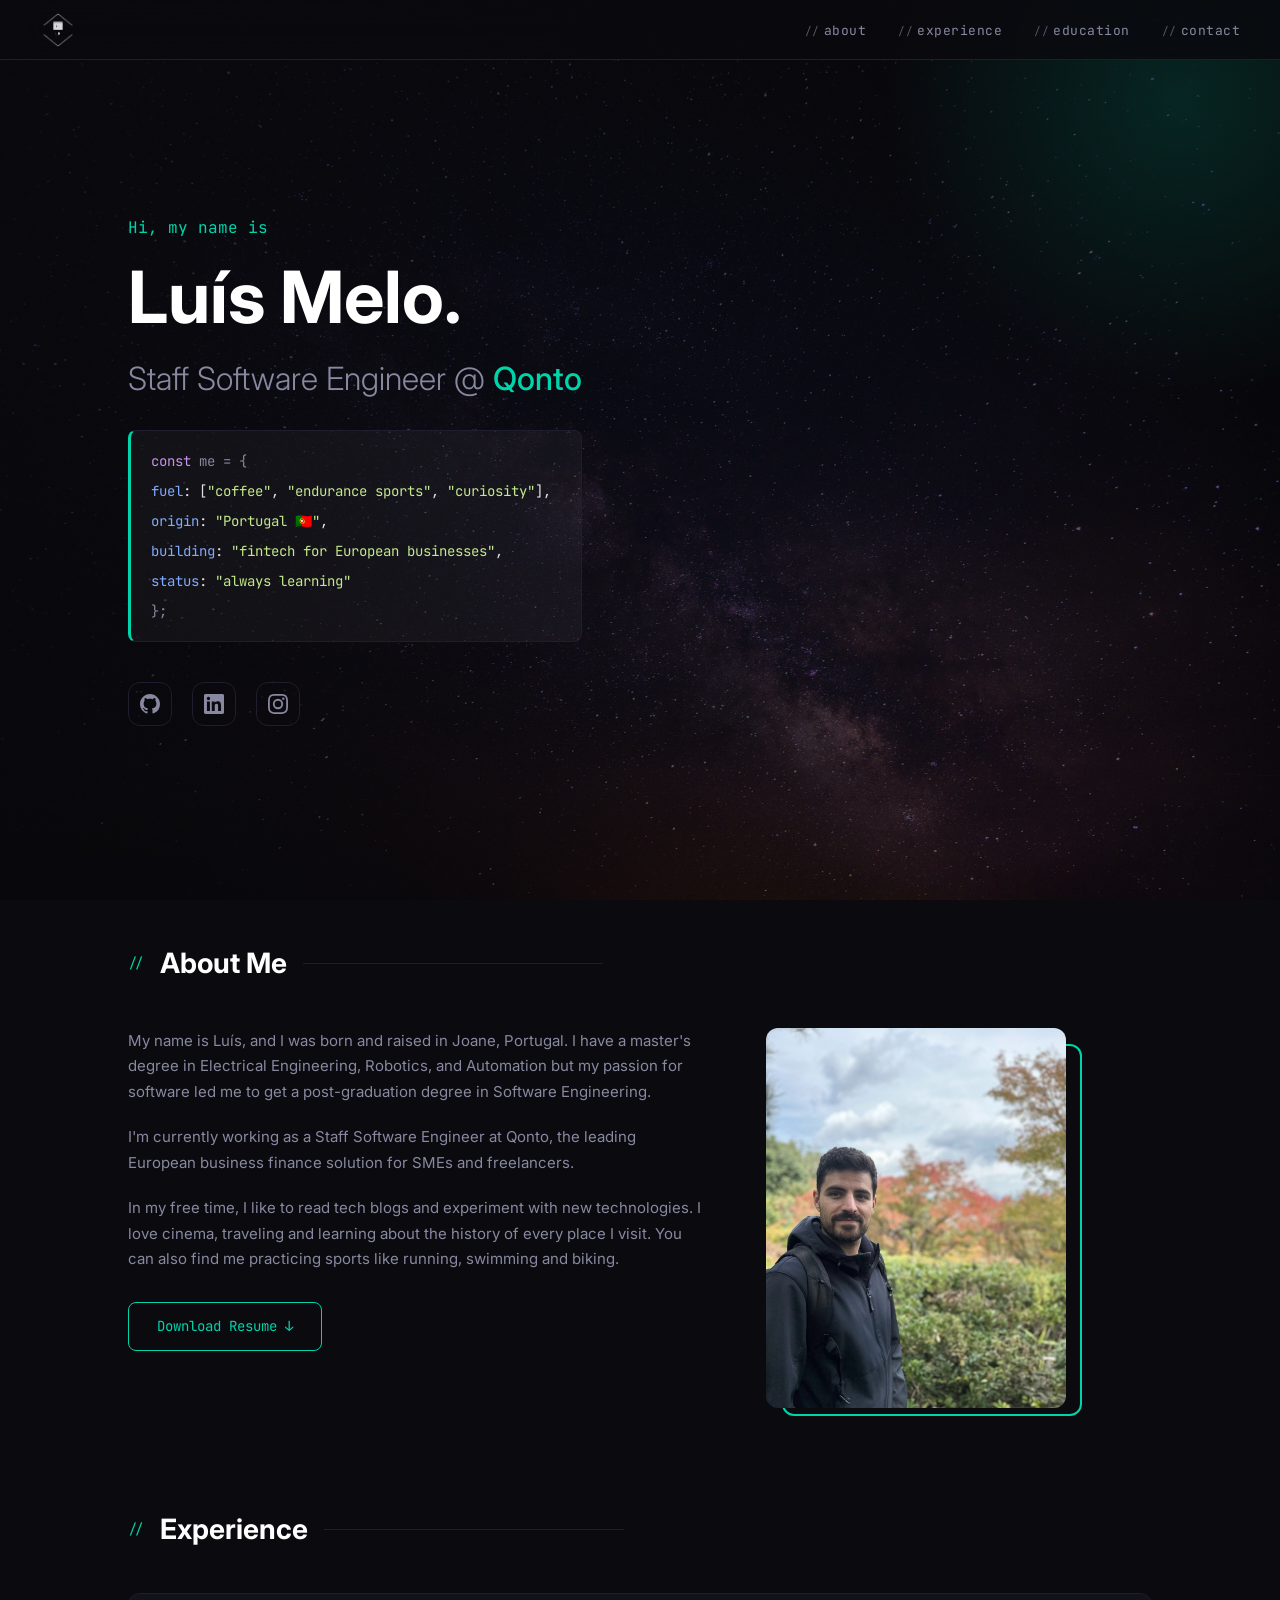
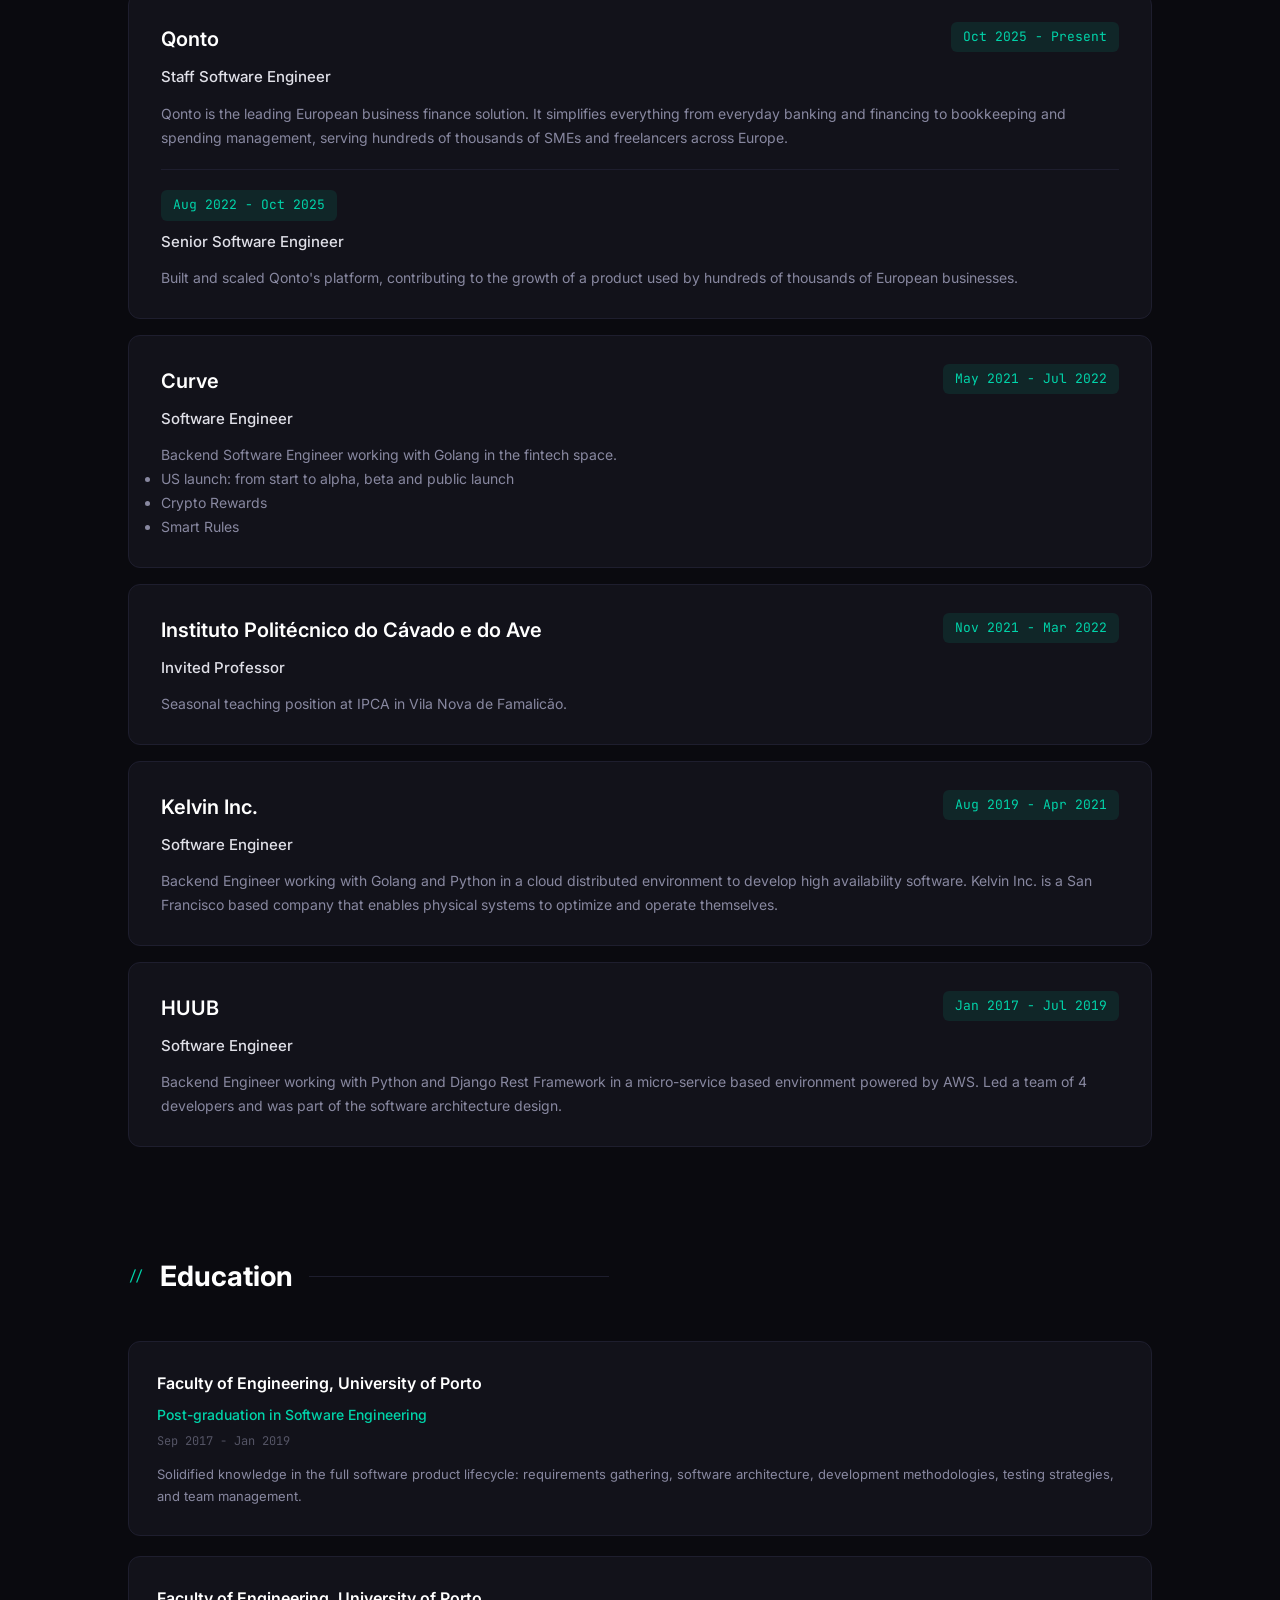
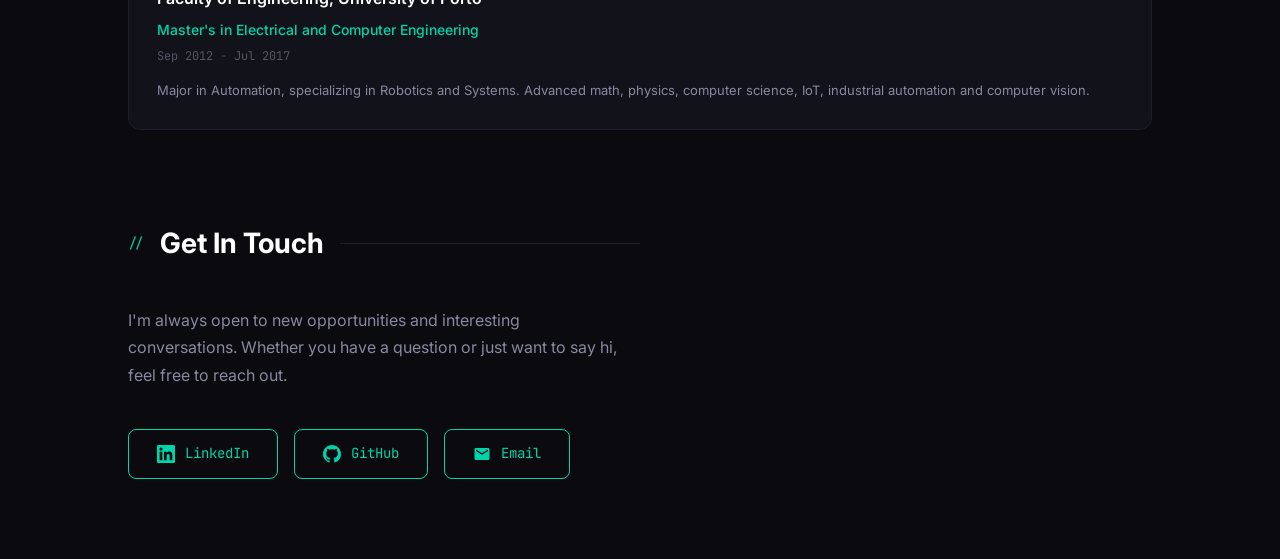
==== commit d6187096: "Add code-style hero bio, fix contact alignment, remove unused assets - Replace hero description with" ====
--- a/index.html
+++ b/index.html
@@ -164,14 +164,29 @@
         .hero-title span { color: var(--accent); font-weight: 500; }
 
         .hero-desc {
-            font-size: 16px;
-            color: var(--text-dim);
-            max-width: 520px;
-            line-height: 1.8;
+            font-family: var(--mono);
+            font-size: 14px;
+            background: rgba(255,255,255,0.04);
+            border: 1px solid var(--border);
+            border-left: 3px solid var(--accent);
+            border-radius: 8px;
+            padding: 16px 20px;
+            max-width: 480px;
+            line-height: 2;
             margin-bottom: 40px;
             opacity: 0;
             animation: fadeUp 0.6s 0.8s forwards;
-        }
+            display: flex;
+            flex-direction: column;
+            gap: 2px;
+        }
+
+        .code-line { display: block; }
+        .code-kw  { color: #c792ea; }
+        .code-key { color: #82aaff; }
+        .code-str { color: #c3e88d; }
+        .hero-desc .code-line:first-child,
+        .hero-desc .code-line:last-child { color: var(--text-dim); }
 
         .hero-socials {
             display: flex;
@@ -452,24 +467,19 @@
 
         /* ---- CONTACT ---- */
         #contact {
-            text-align: center;
             padding-bottom: 80px;
-        }
-
-        #contact .section-header {
-            justify-content: center;
         }
 
         .contact-text {
             max-width: 500px;
-            margin: 0 auto 40px;
+            margin: 0 0 40px;
             color: var(--text-dim);
             font-size: 16px;
         }
 
         .contact-links {
             display: flex;
-            justify-content: center;
+            justify-content: flex-start;
             gap: 16px;
             flex-wrap: wrap;
         }
@@ -524,10 +534,14 @@
         <p class="hero-greeting">Hi, my name is</p>
         <h1 class="hero-name">Luís Melo.</h1>
         <h2 class="hero-title">Staff Software Engineer @ <span>Qonto</span></h2>
-        <p class="hero-desc">
-            (Slow) triathlete, avid learner and code enthusiast.
-            Born and raised in Portugal, building fintech products that help businesses across Europe.
-        </p>
+        <div class="hero-desc">
+            <span class="code-line"><span class="code-kw">const</span> me = {</span>
+            <span class="code-line">  <span class="code-key">fuel</span>: [<span class="code-str">"coffee"</span>, <span class="code-str">"endurance sports"</span>, <span class="code-str">"curiosity"</span>],</span>
+            <span class="code-line">  <span class="code-key">origin</span>: <span class="code-str">"Portugal 🇵🇹"</span>,</span>
+            <span class="code-line">  <span class="code-key">building</span>: <span class="code-str">"fintech for European businesses"</span>,</span>
+            <span class="code-line">  <span class="code-key">status</span>: <span class="code-str">"always learning"</span></span>
+            <span class="code-line">};</span>
+        </div>
         <ul class="hero-socials">
             <li><a href="https://github.com/luisfmelo" target="_blank" aria-label="GitHub">
                 <svg viewBox="0 0 24 24"><path d="M12 0C5.37 0 0 5.37 0 12c0 5.31 3.435 9.795 8.205 11.385.6.105.825-.255.825-.57 0-.285-.015-1.23-.015-2.235-3.015.555-3.795-.735-4.035-1.41-.135-.345-.72-1.41-1.23-1.695-.42-.225-1.02-.78-.015-.795.945-.015 1.62.87 1.845 1.23 1.08 1.815 2.805 1.305 3.495.99.105-.78.42-1.305.765-1.605-2.67-.3-5.46-1.335-5.46-5.925 0-1.305.465-2.385 1.23-3.225-.12-.3-.54-1.53.12-3.18 0 0 1.005-.315 3.3 1.23.96-.27 1.98-.405 3-.405s2.04.135 3 .405c2.295-1.56 3.3-1.23 3.3-1.23.66 1.65.24 2.88.12 3.18.765.84 1.23 1.905 1.23 3.225 0 4.605-2.805 5.625-5.475 5.925.435.375.81 1.095.81 2.22 0 1.605-.015 2.895-.015 3.3 0 .315.225.69.825.57A12.02 12.02 0 0024 12c0-6.63-5.37-12-12-12z"/></svg>
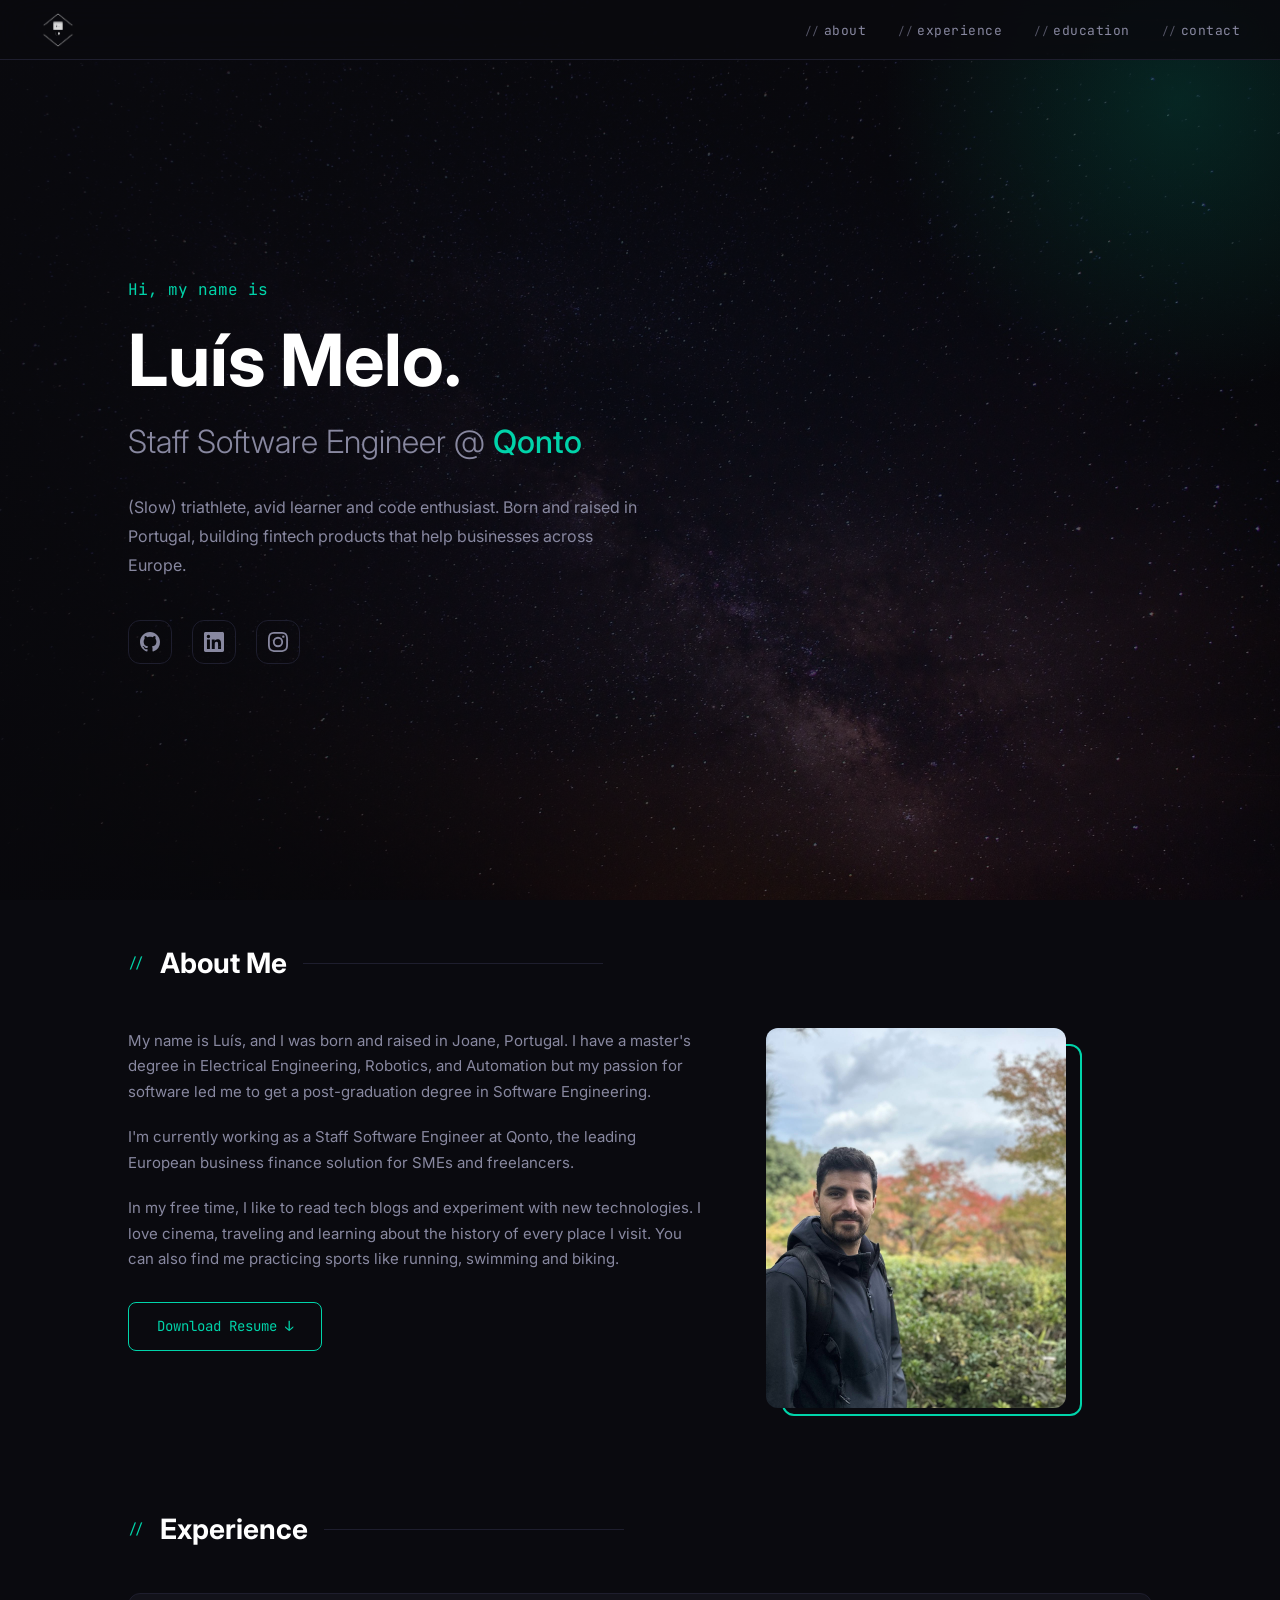
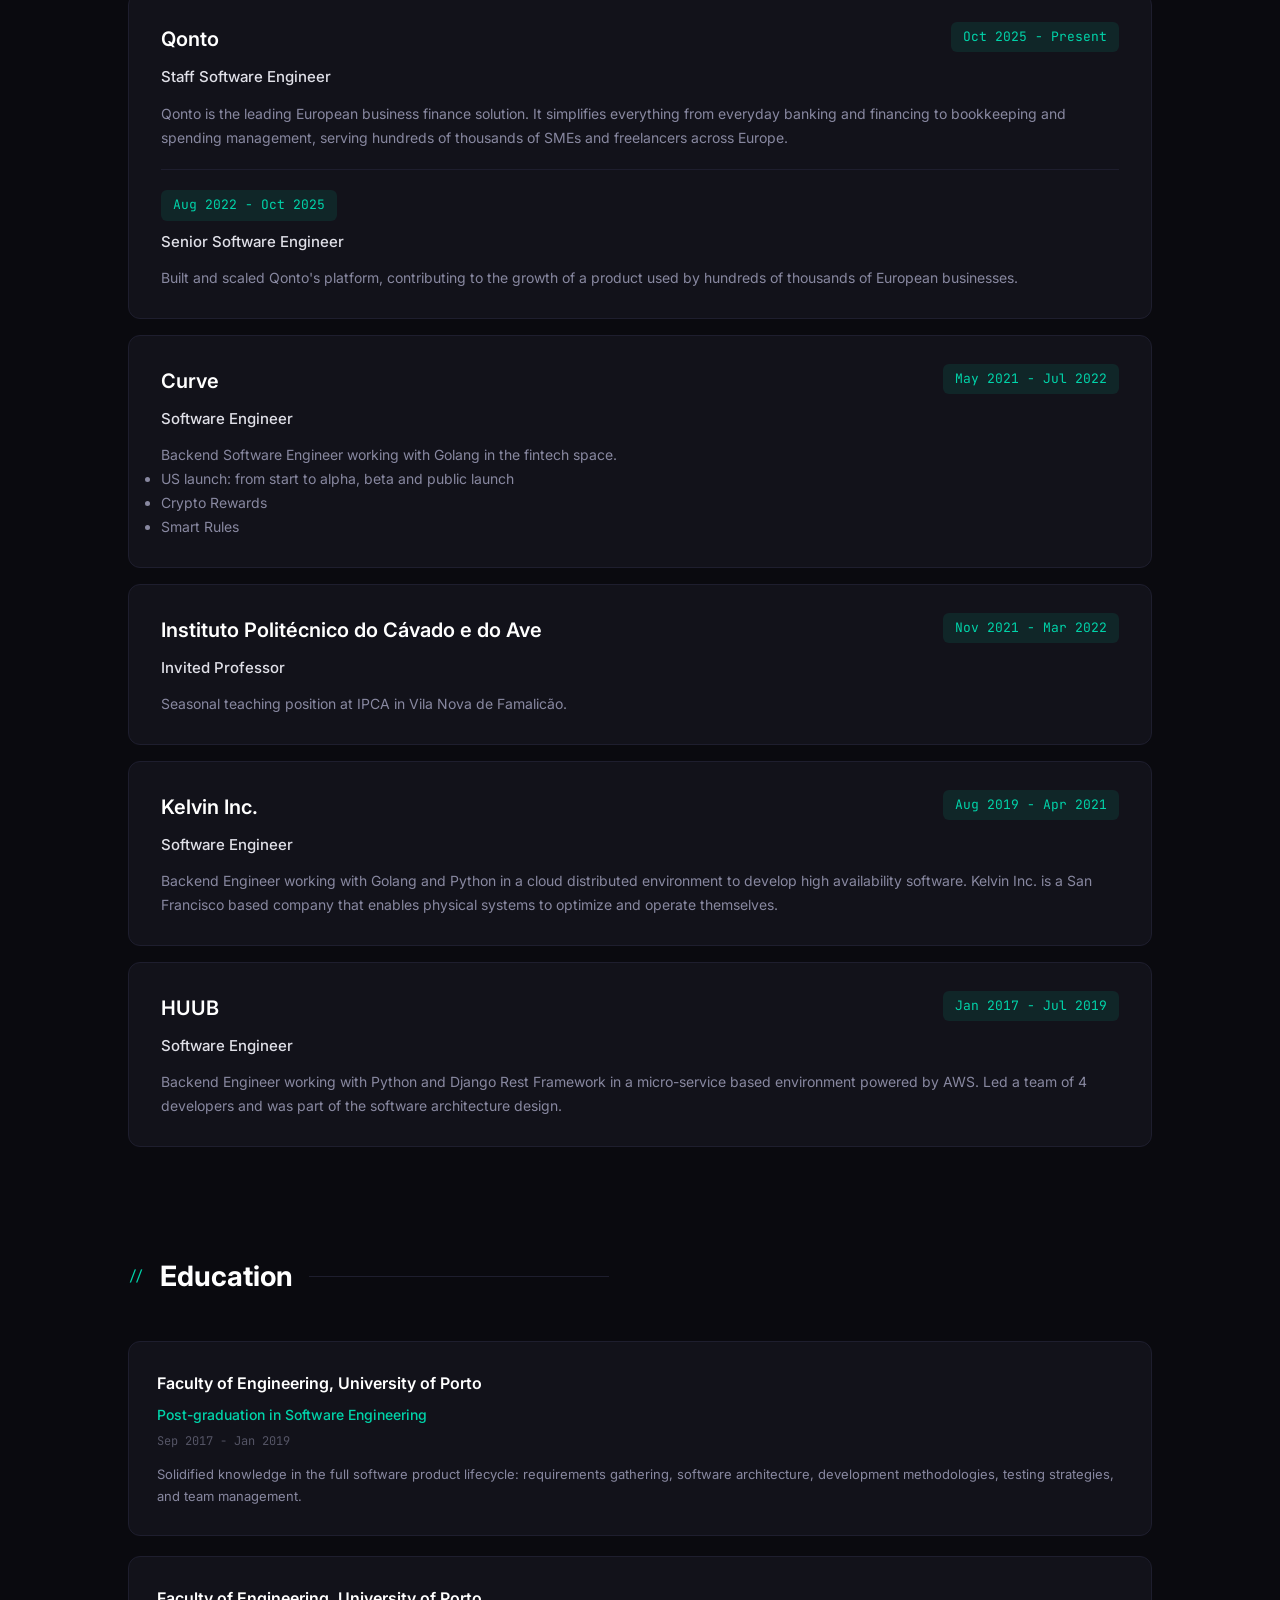
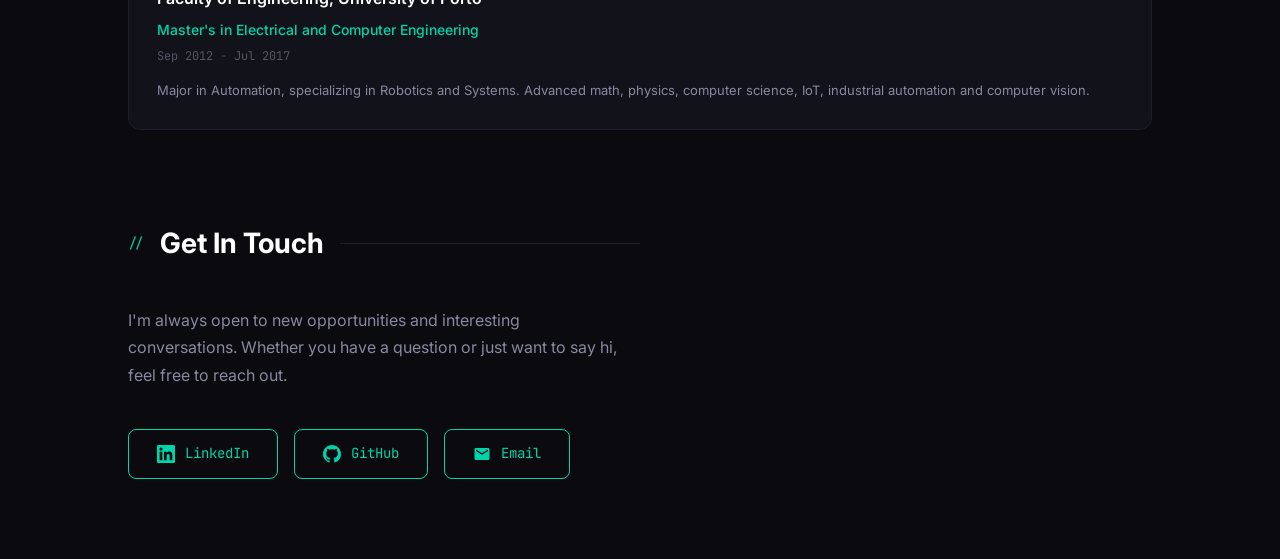
==== commit 1f3b0e2a: "Revert hero description to original plain text" ====
--- a/index.html
+++ b/index.html
@@ -164,29 +164,14 @@
         .hero-title span { color: var(--accent); font-weight: 500; }
 
         .hero-desc {
-            font-family: var(--mono);
-            font-size: 14px;
-            background: rgba(255,255,255,0.04);
-            border: 1px solid var(--border);
-            border-left: 3px solid var(--accent);
-            border-radius: 8px;
-            padding: 16px 20px;
-            max-width: 480px;
-            line-height: 2;
+            font-size: 16px;
+            color: var(--text-dim);
+            max-width: 520px;
+            line-height: 1.8;
             margin-bottom: 40px;
             opacity: 0;
             animation: fadeUp 0.6s 0.8s forwards;
-            display: flex;
-            flex-direction: column;
-            gap: 2px;
-        }
-
-        .code-line { display: block; }
-        .code-kw  { color: #c792ea; }
-        .code-key { color: #82aaff; }
-        .code-str { color: #c3e88d; }
-        .hero-desc .code-line:first-child,
-        .hero-desc .code-line:last-child { color: var(--text-dim); }
+        }
 
         .hero-socials {
             display: flex;
@@ -534,14 +519,10 @@
         <p class="hero-greeting">Hi, my name is</p>
         <h1 class="hero-name">Luís Melo.</h1>
         <h2 class="hero-title">Staff Software Engineer @ <span>Qonto</span></h2>
-        <div class="hero-desc">
-            <span class="code-line"><span class="code-kw">const</span> me = {</span>
-            <span class="code-line">  <span class="code-key">fuel</span>: [<span class="code-str">"coffee"</span>, <span class="code-str">"endurance sports"</span>, <span class="code-str">"curiosity"</span>],</span>
-            <span class="code-line">  <span class="code-key">origin</span>: <span class="code-str">"Portugal 🇵🇹"</span>,</span>
-            <span class="code-line">  <span class="code-key">building</span>: <span class="code-str">"fintech for European businesses"</span>,</span>
-            <span class="code-line">  <span class="code-key">status</span>: <span class="code-str">"always learning"</span></span>
-            <span class="code-line">};</span>
-        </div>
+        <p class="hero-desc">
+            (Slow) triathlete, avid learner and code enthusiast.
+            Born and raised in Portugal, building fintech products that help businesses across Europe.
+        </p>
         <ul class="hero-socials">
             <li><a href="https://github.com/luisfmelo" target="_blank" aria-label="GitHub">
                 <svg viewBox="0 0 24 24"><path d="M12 0C5.37 0 0 5.37 0 12c0 5.31 3.435 9.795 8.205 11.385.6.105.825-.255.825-.57 0-.285-.015-1.23-.015-2.235-3.015.555-3.795-.735-4.035-1.41-.135-.345-.72-1.41-1.23-1.695-.42-.225-1.02-.78-.015-.795.945-.015 1.62.87 1.845 1.23 1.08 1.815 2.805 1.305 3.495.99.105-.78.42-1.305.765-1.605-2.67-.3-5.46-1.335-5.46-5.925 0-1.305.465-2.385 1.23-3.225-.12-.3-.54-1.53.12-3.18 0 0 1.005-.315 3.3 1.23.96-.27 1.98-.405 3-.405s2.04.135 3 .405c2.295-1.56 3.3-1.23 3.3-1.23.66 1.65.24 2.88.12 3.18.765.84 1.23 1.905 1.23 3.225 0 4.605-2.805 5.625-5.475 5.925.435.375.81 1.095.81 2.22 0 1.605-.015 2.895-.015 3.3 0 .315.225.69.825.57A12.02 12.02 0 0024 12c0-6.63-5.37-12-12-12z"/></svg>
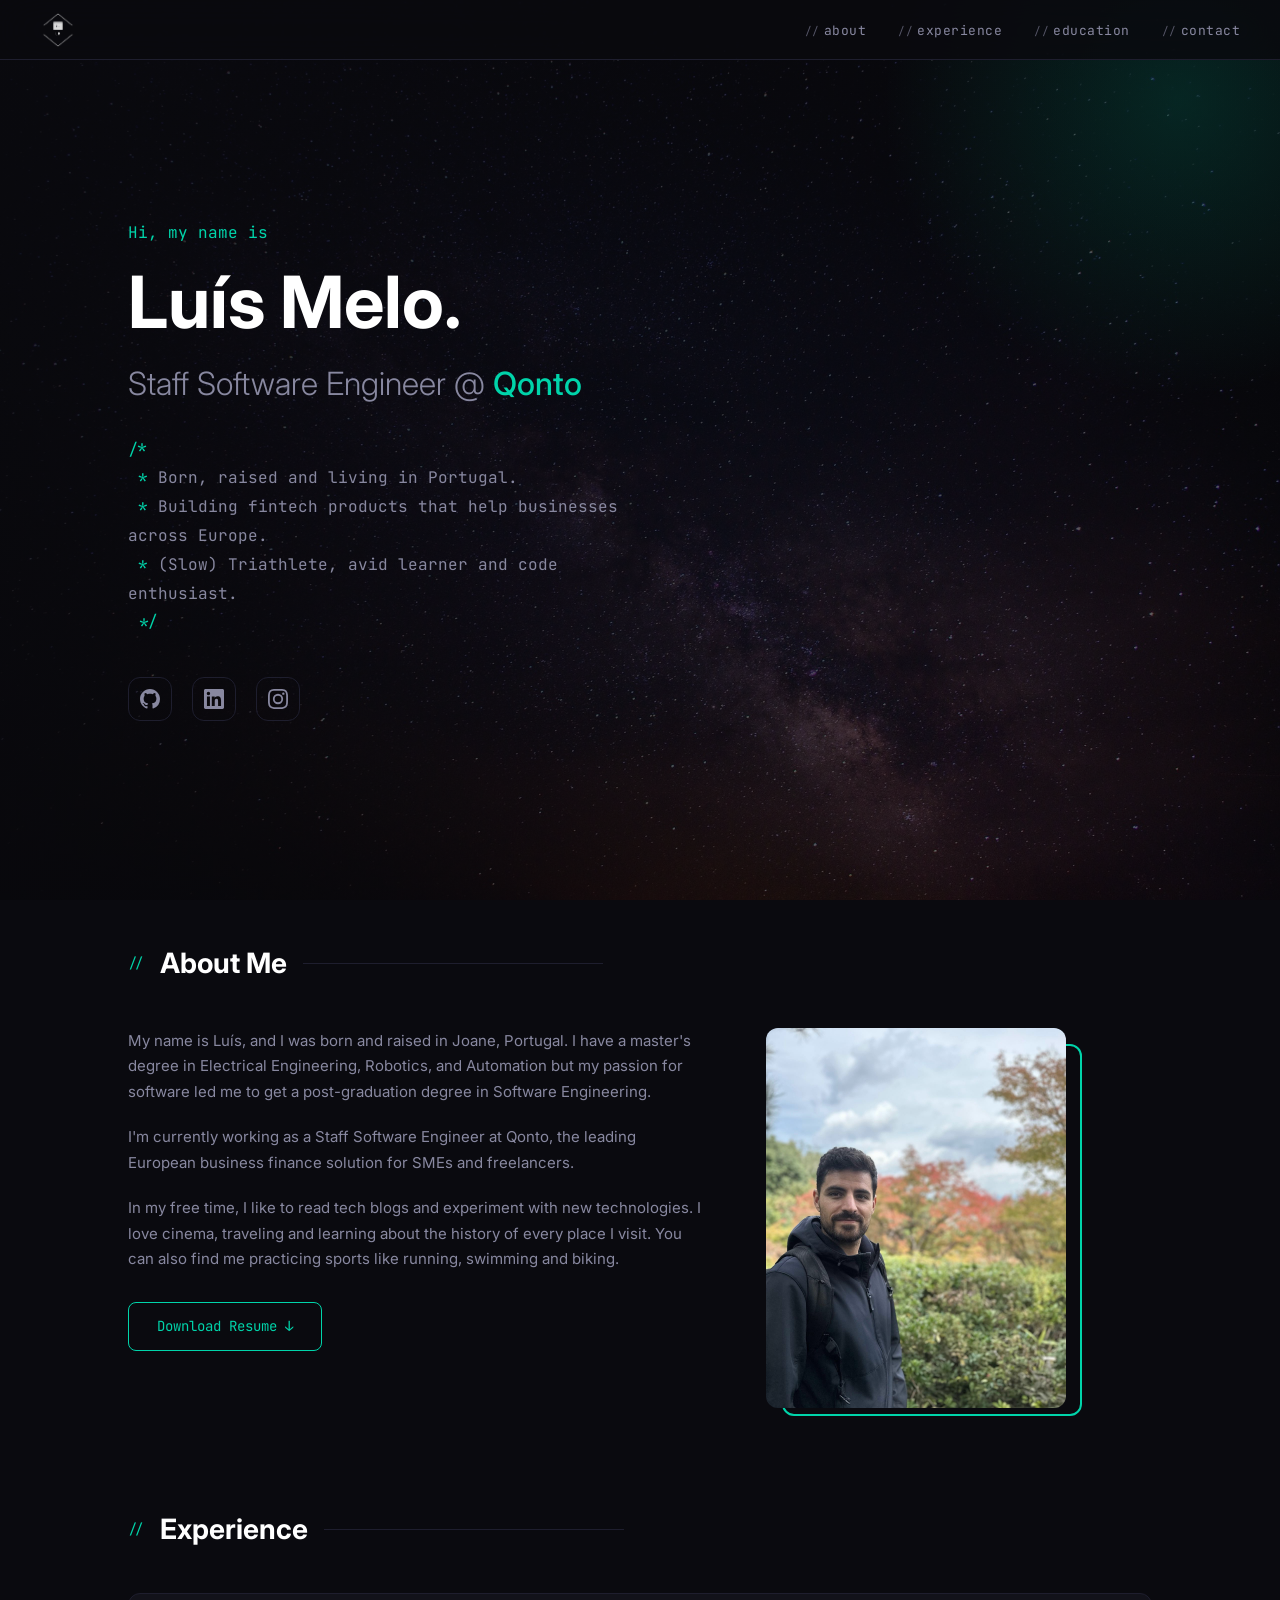
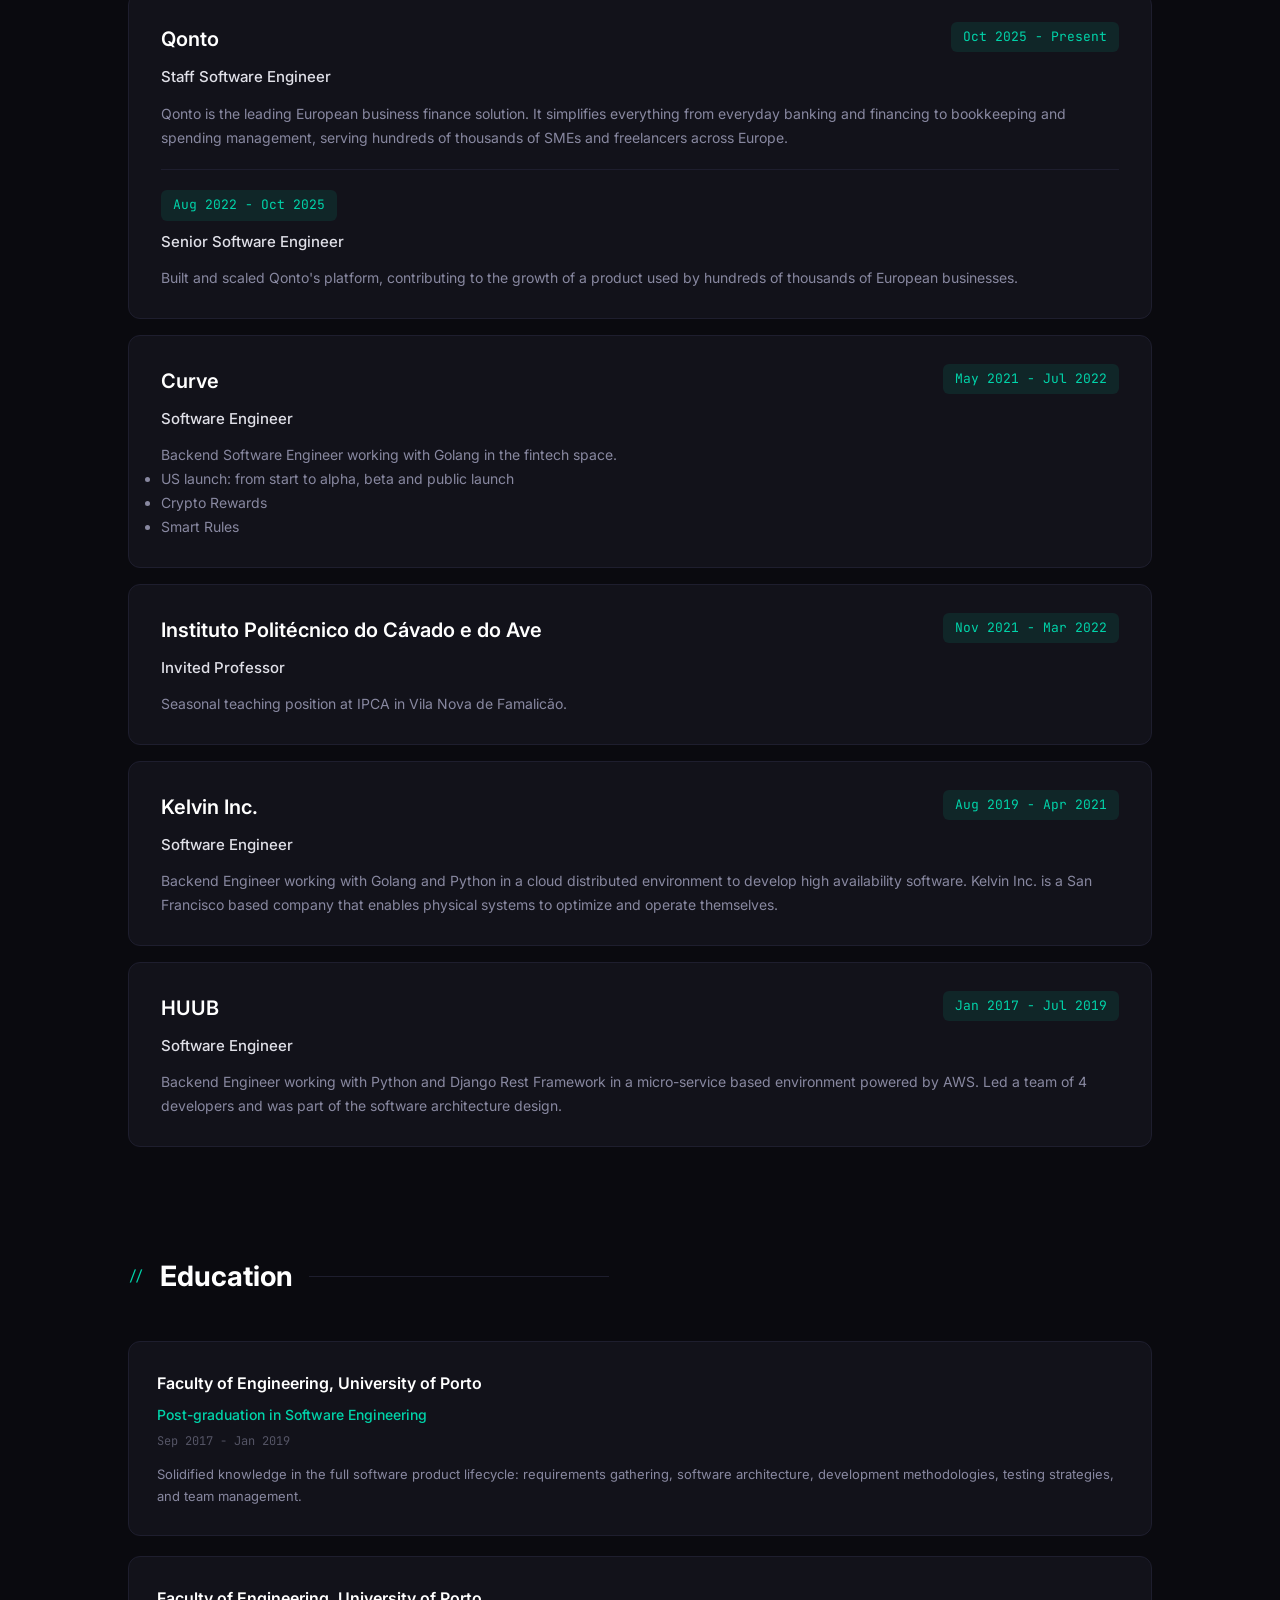
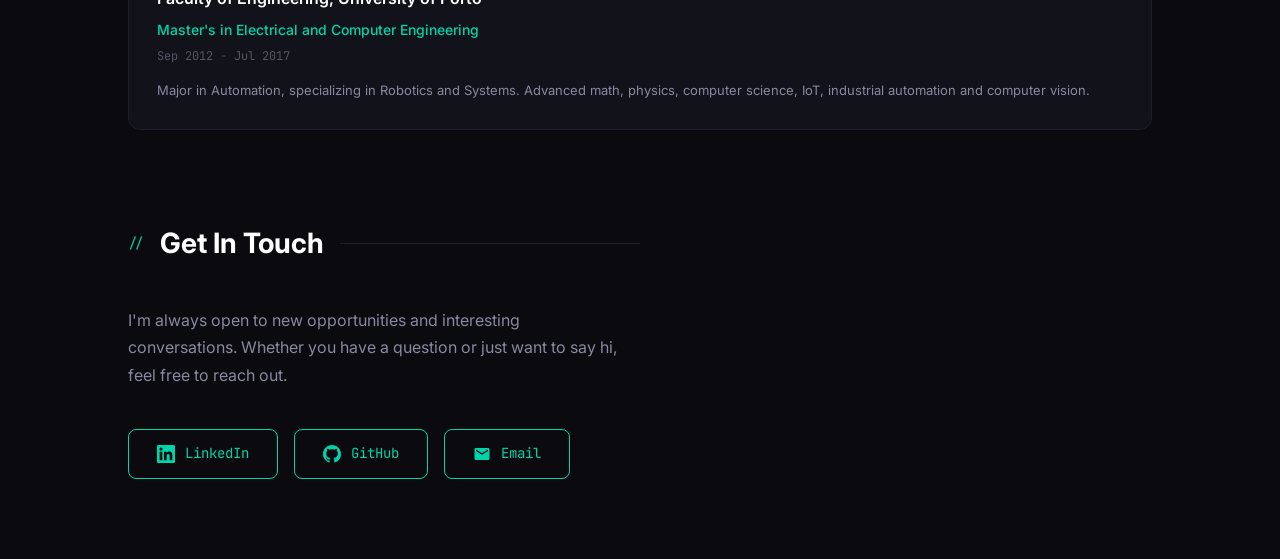
==== commit e9e81c49: "Update hero bio to comment block style with teal markers" ====
--- a/index.html
+++ b/index.html
@@ -162,6 +162,7 @@
         }
 
         .hero-title span { color: var(--accent); font-weight: 500; }
+        .comment-mark { color: var(--accent); }
 
         .hero-desc {
             font-size: 16px;
@@ -169,6 +170,7 @@
             max-width: 520px;
             line-height: 1.8;
             margin-bottom: 40px;
+            font-family: 'JetBrains Mono', monospace;
             opacity: 0;
             animation: fadeUp 0.6s 0.8s forwards;
         }
@@ -520,8 +522,11 @@
         <h1 class="hero-name">Luís Melo.</h1>
         <h2 class="hero-title">Staff Software Engineer @ <span>Qonto</span></h2>
         <p class="hero-desc">
-            (Slow) triathlete, avid learner and code enthusiast.
-            Born and raised in Portugal, building fintech products that help businesses across Europe.
+            <span class="comment-mark">/*</span><br>
+            <span class="comment-mark">&nbsp;*</span> Born, raised and living in Portugal.<br>
+            <span class="comment-mark">&nbsp;*</span> Building fintech products that help businesses across Europe.<br>
+            <span class="comment-mark">&nbsp;*</span> (Slow) Triathlete, avid learner and code enthusiast.<br>
+            <span class="comment-mark">&nbsp;*/</span>
         </p>
         <ul class="hero-socials">
             <li><a href="https://github.com/luisfmelo" target="_blank" aria-label="GitHub">
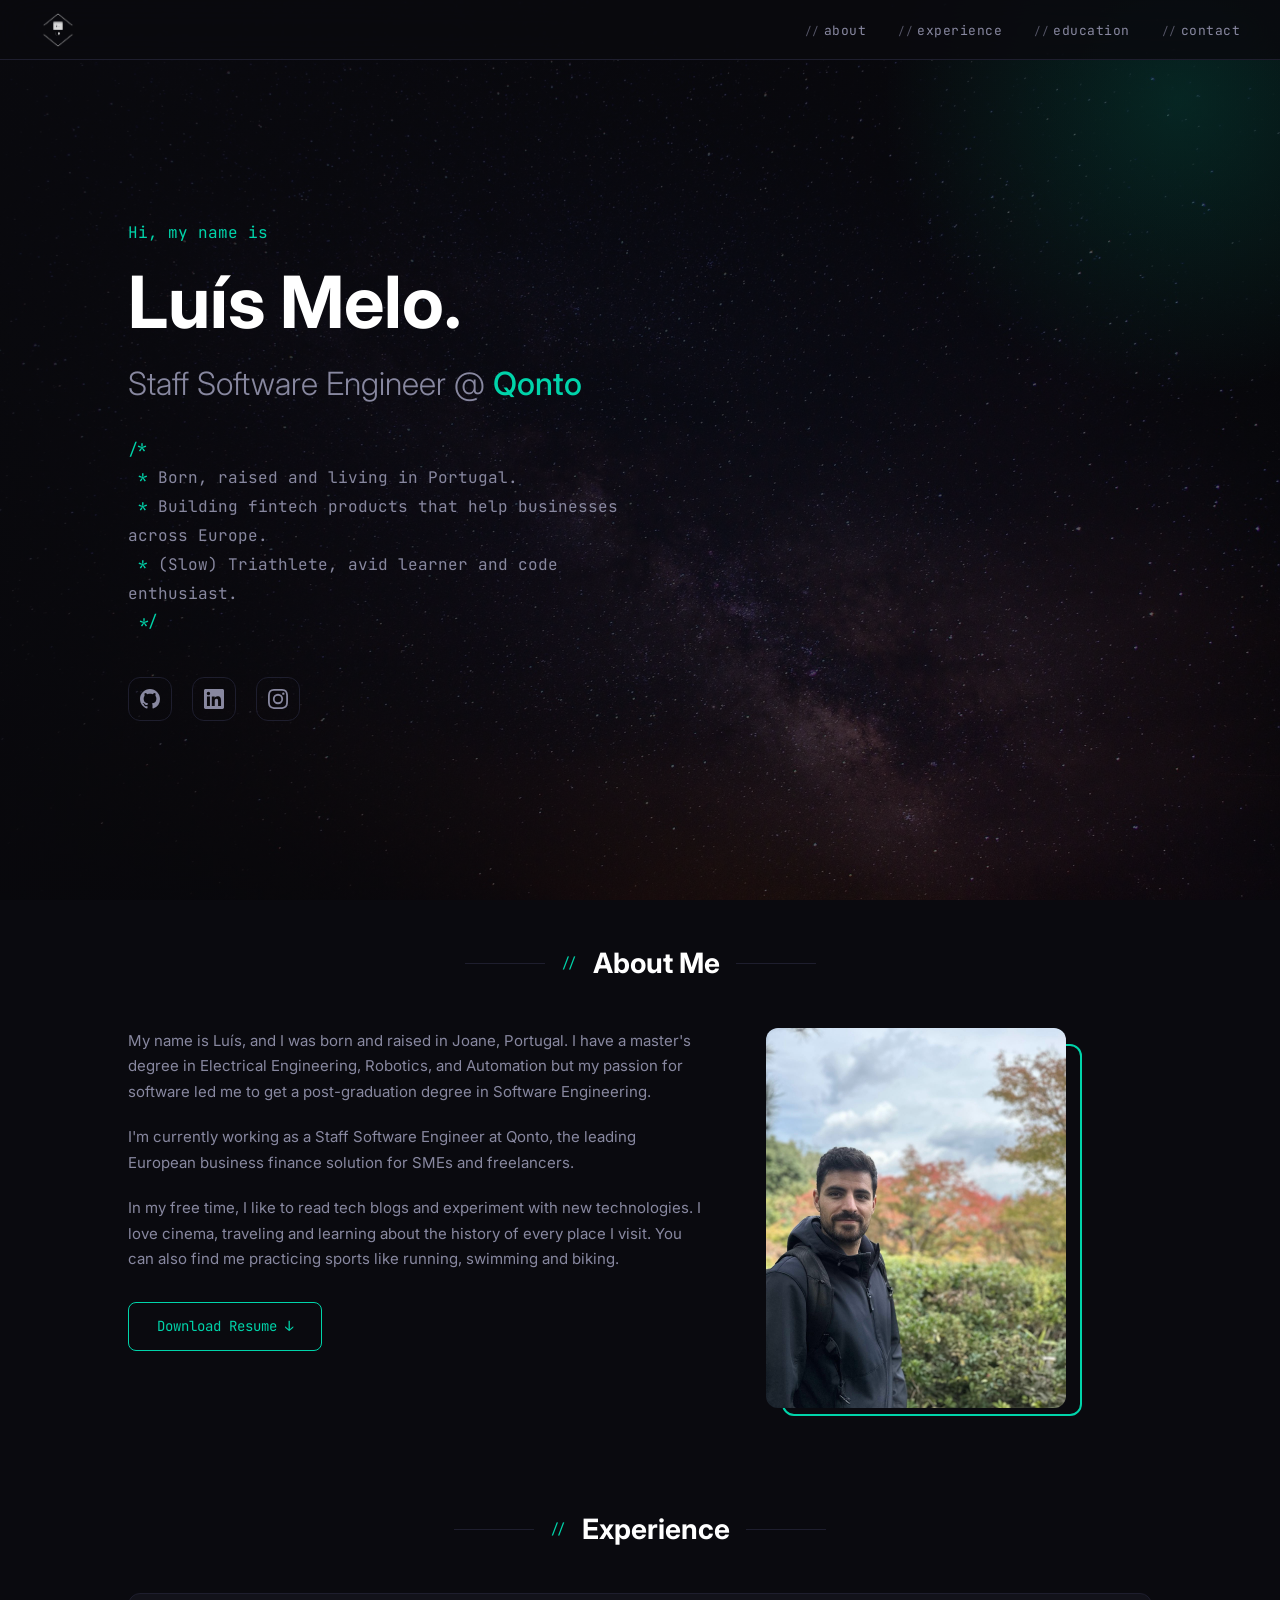
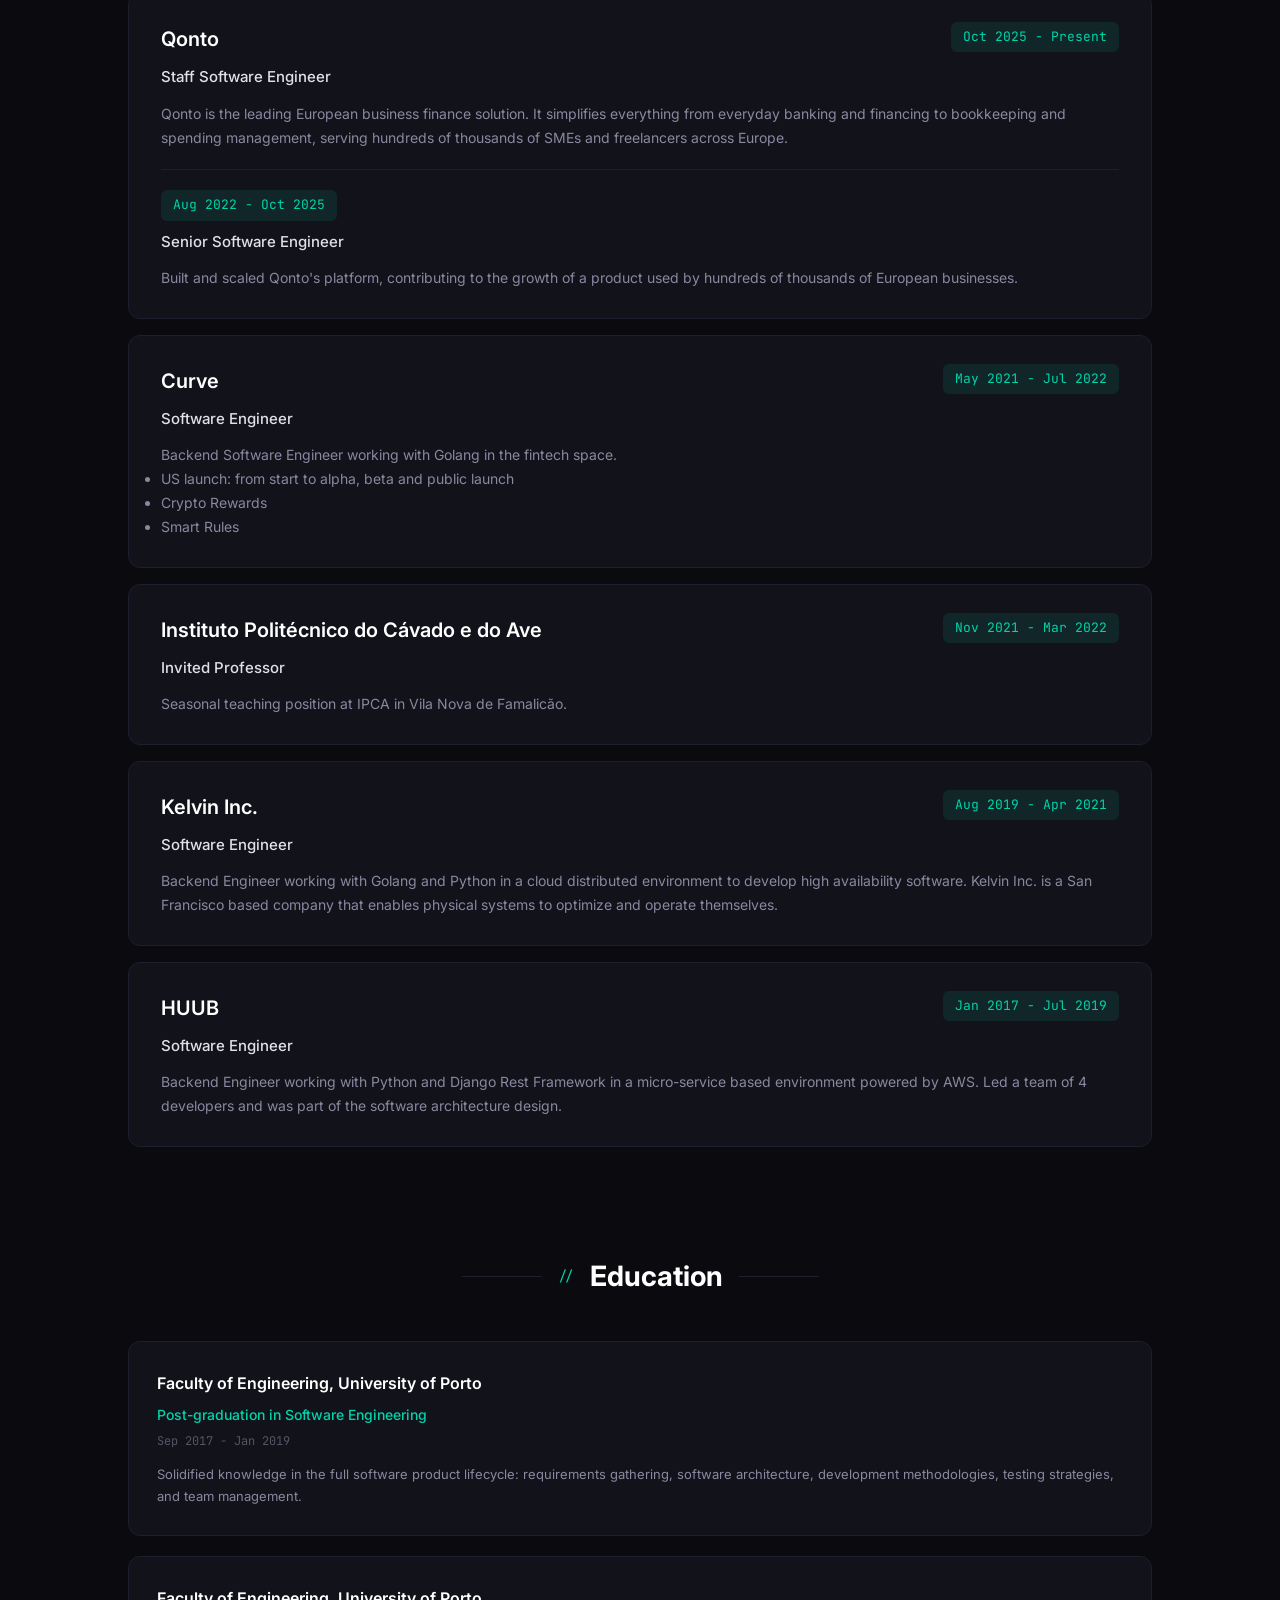
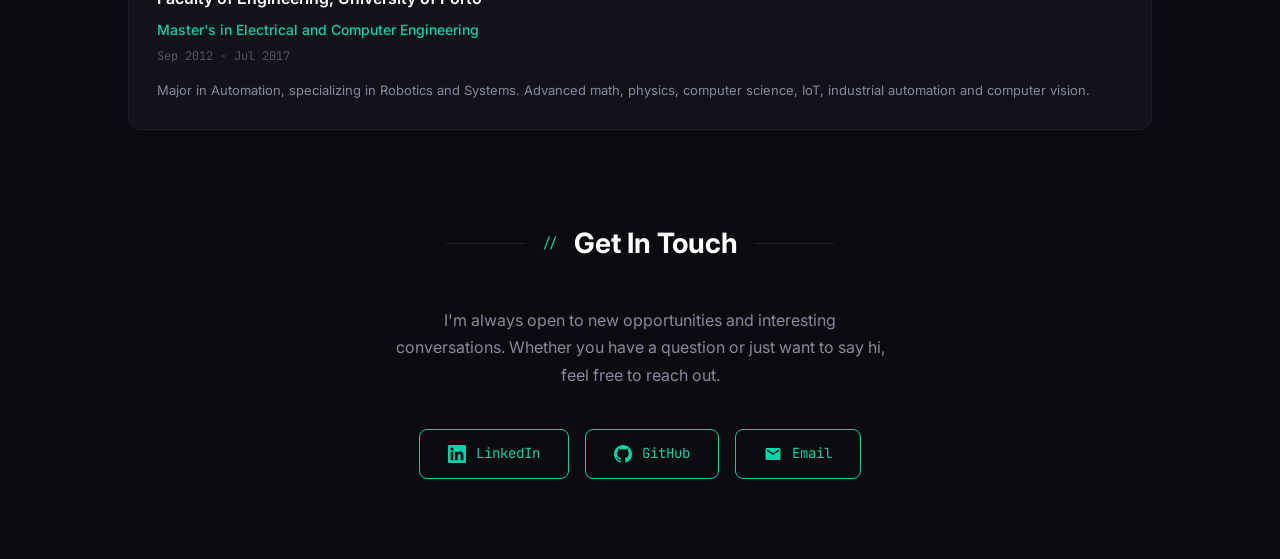
==== commit 588e1288: "Center section headers and contact, improve mobile layout" ====
--- a/index.html
+++ b/index.html
@@ -214,6 +214,7 @@
         .section-header {
             display: flex;
             align-items: center;
+            justify-content: center;
             gap: 16px;
             margin-bottom: 40px;
         }
@@ -228,13 +229,14 @@
             font-size: 28px;
             font-weight: 700;
             color: #fff;
+            white-space: nowrap;
         }
 
         .section-line {
-            flex: 1;
+            width: 80px;
             height: 1px;
             background: var(--border);
-            max-width: 300px;
+            flex-shrink: 0;
         }
 
         /* ---- ABOUT ---- */
@@ -459,14 +461,15 @@
 
         .contact-text {
             max-width: 500px;
-            margin: 0 0 40px;
+            margin: 0 auto 40px;
             color: var(--text-dim);
             font-size: 16px;
+            text-align: center;
         }
 
         .contact-links {
             display: flex;
-            justify-content: flex-start;
+            justify-content: center;
             gap: 16px;
             flex-wrap: wrap;
         }
@@ -484,20 +487,41 @@
         /* ---- RESPONSIVE ---- */
         @media (max-width: 768px) {
             nav { padding: 0 20px; }
-            section { padding: 40px 6% 50px; }
-            .hero { padding: 100px 6% 60px; }
-            .about-grid { grid-template-columns: 1fr; }
-            .about-photo { order: -1; }
             nav .nav-links { gap: 16px; }
             nav .nav-links a { font-size: 12px; }
             nav .nav-links a::before { display: none; }
-            .timeline-header { flex-direction: column; }
+
+            section { padding: 40px 6% 50px; }
+
+            .hero { padding: 100px 6% 60px; }
+            .hero-name { font-size: 40px; }
+            .hero-title { font-size: 18px; }
+            .hero-desc { font-size: 14px; }
+
+            .about-grid { grid-template-columns: 1fr; }
+            .about-photo { order: -1; max-height: 300px; }
+
+            .timeline-header { flex-direction: column; gap: 4px; }
+            .timeline-date { font-size: 12px; }
+
+            .education-grid { grid-template-columns: 1fr; }
+
+            .contact-links { flex-direction: column; align-items: center; }
+            .contact-links .btn { width: 100%; justify-content: center; max-width: 280px; }
+
+            .section-line { width: 40px; }
         }
 
         @media (max-width: 480px) {
-            nav .logo { font-size: 14px; }
-            nav .nav-links { gap: 12px; }
+            nav .logo img { height: 28px; }
+            nav .nav-links { gap: 10px; }
             nav .nav-links a { font-size: 11px; }
+
+            .hero-name { font-size: 32px; }
+            .hero-title { font-size: 16px; }
+            .hero-socials { gap: 16px; }
+
+            .timeline-card { padding: 20px; }
         }
     </style>
 </head>
@@ -545,6 +569,7 @@
 <!-- About -->
 <section id="about">
     <div class="section-header">
+        <div class="section-line"></div>
         <span class="section-number">//</span>
         <h2 class="section-title">About Me</h2>
         <div class="section-line"></div>
@@ -579,6 +604,7 @@
 <!-- Experience -->
 <section id="experience">
     <div class="section-header">
+        <div class="section-line"></div>
         <span class="section-number">//</span>
         <h2 class="section-title">Experience</h2>
         <div class="section-line"></div>
@@ -663,6 +689,7 @@
 <!-- Education -->
 <section id="education">
     <div class="section-header">
+        <div class="section-line"></div>
         <span class="section-number">//</span>
         <h2 class="section-title">Education</h2>
         <div class="section-line"></div>
@@ -695,6 +722,7 @@
 <!-- Contact -->
 <section id="contact">
     <div class="section-header">
+        <div class="section-line"></div>
         <span class="section-number">//</span>
         <h2 class="section-title">Get In Touch</h2>
         <div class="section-line"></div>
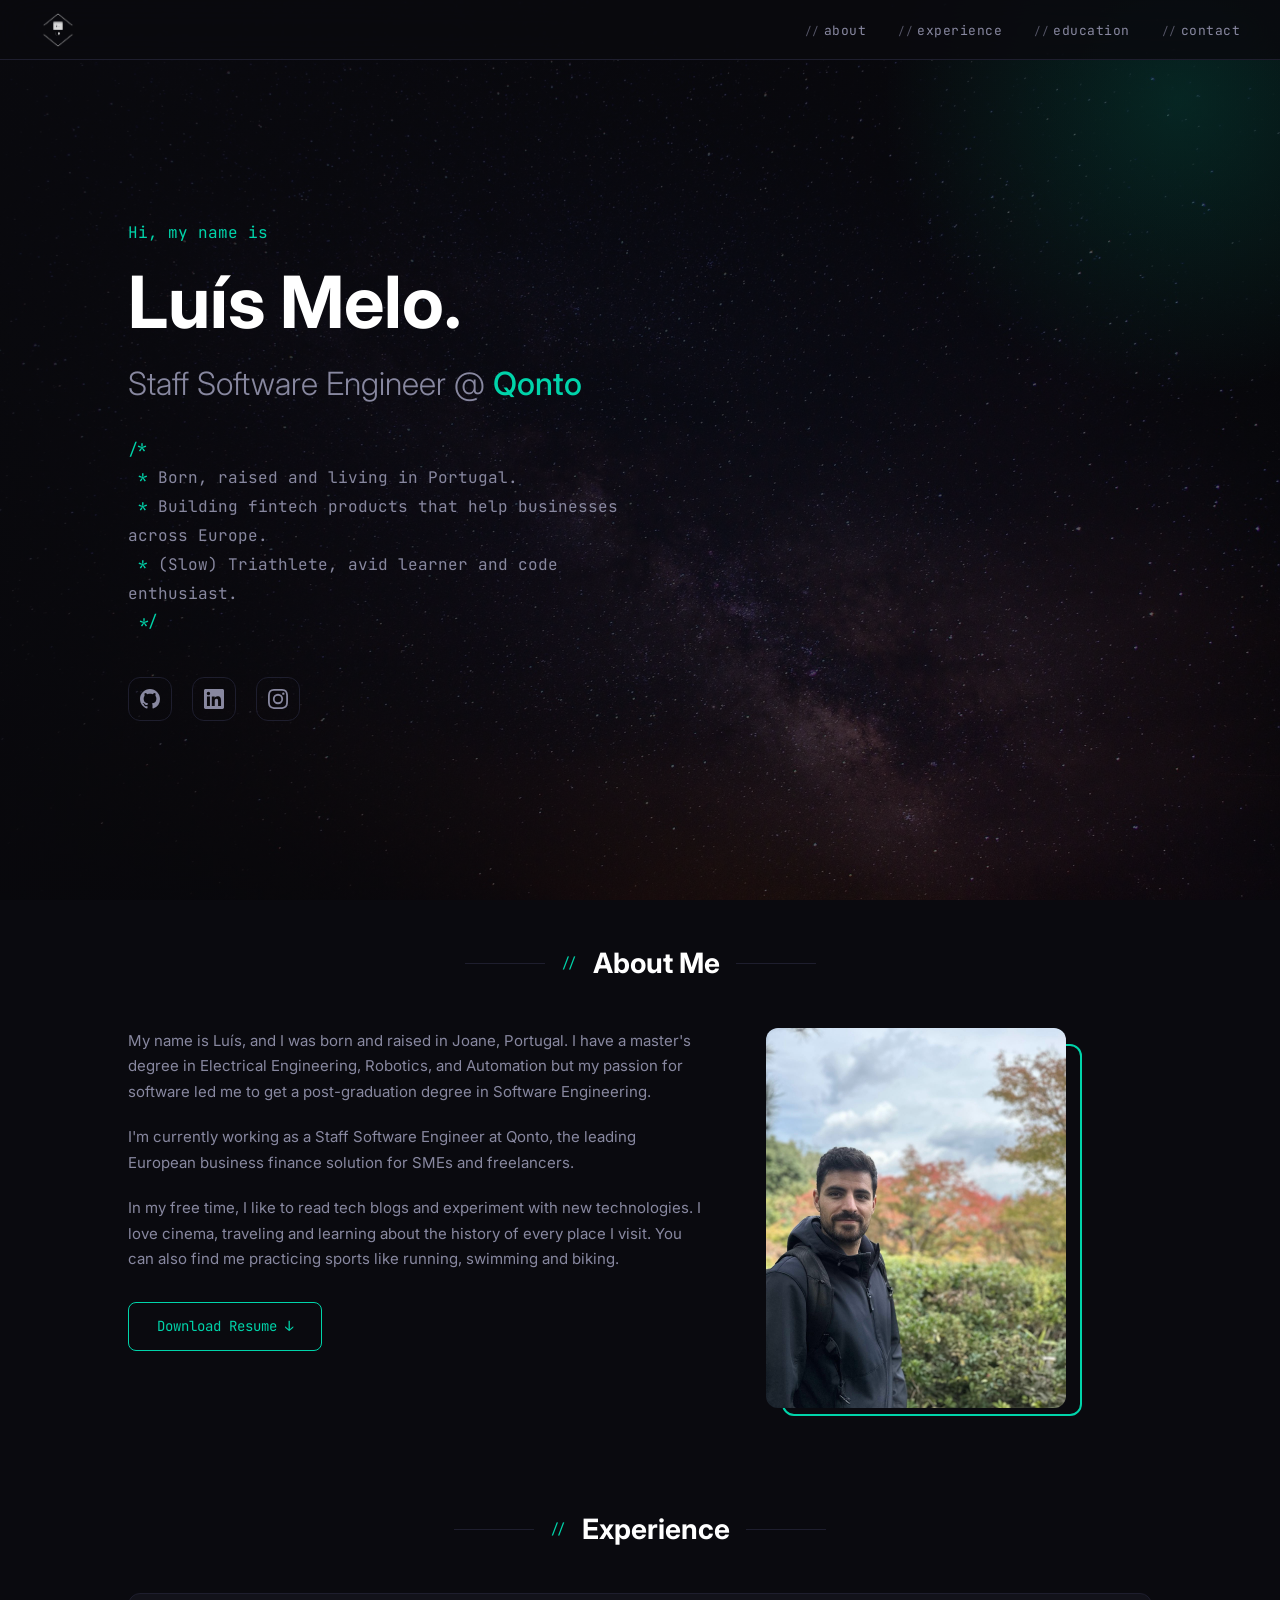
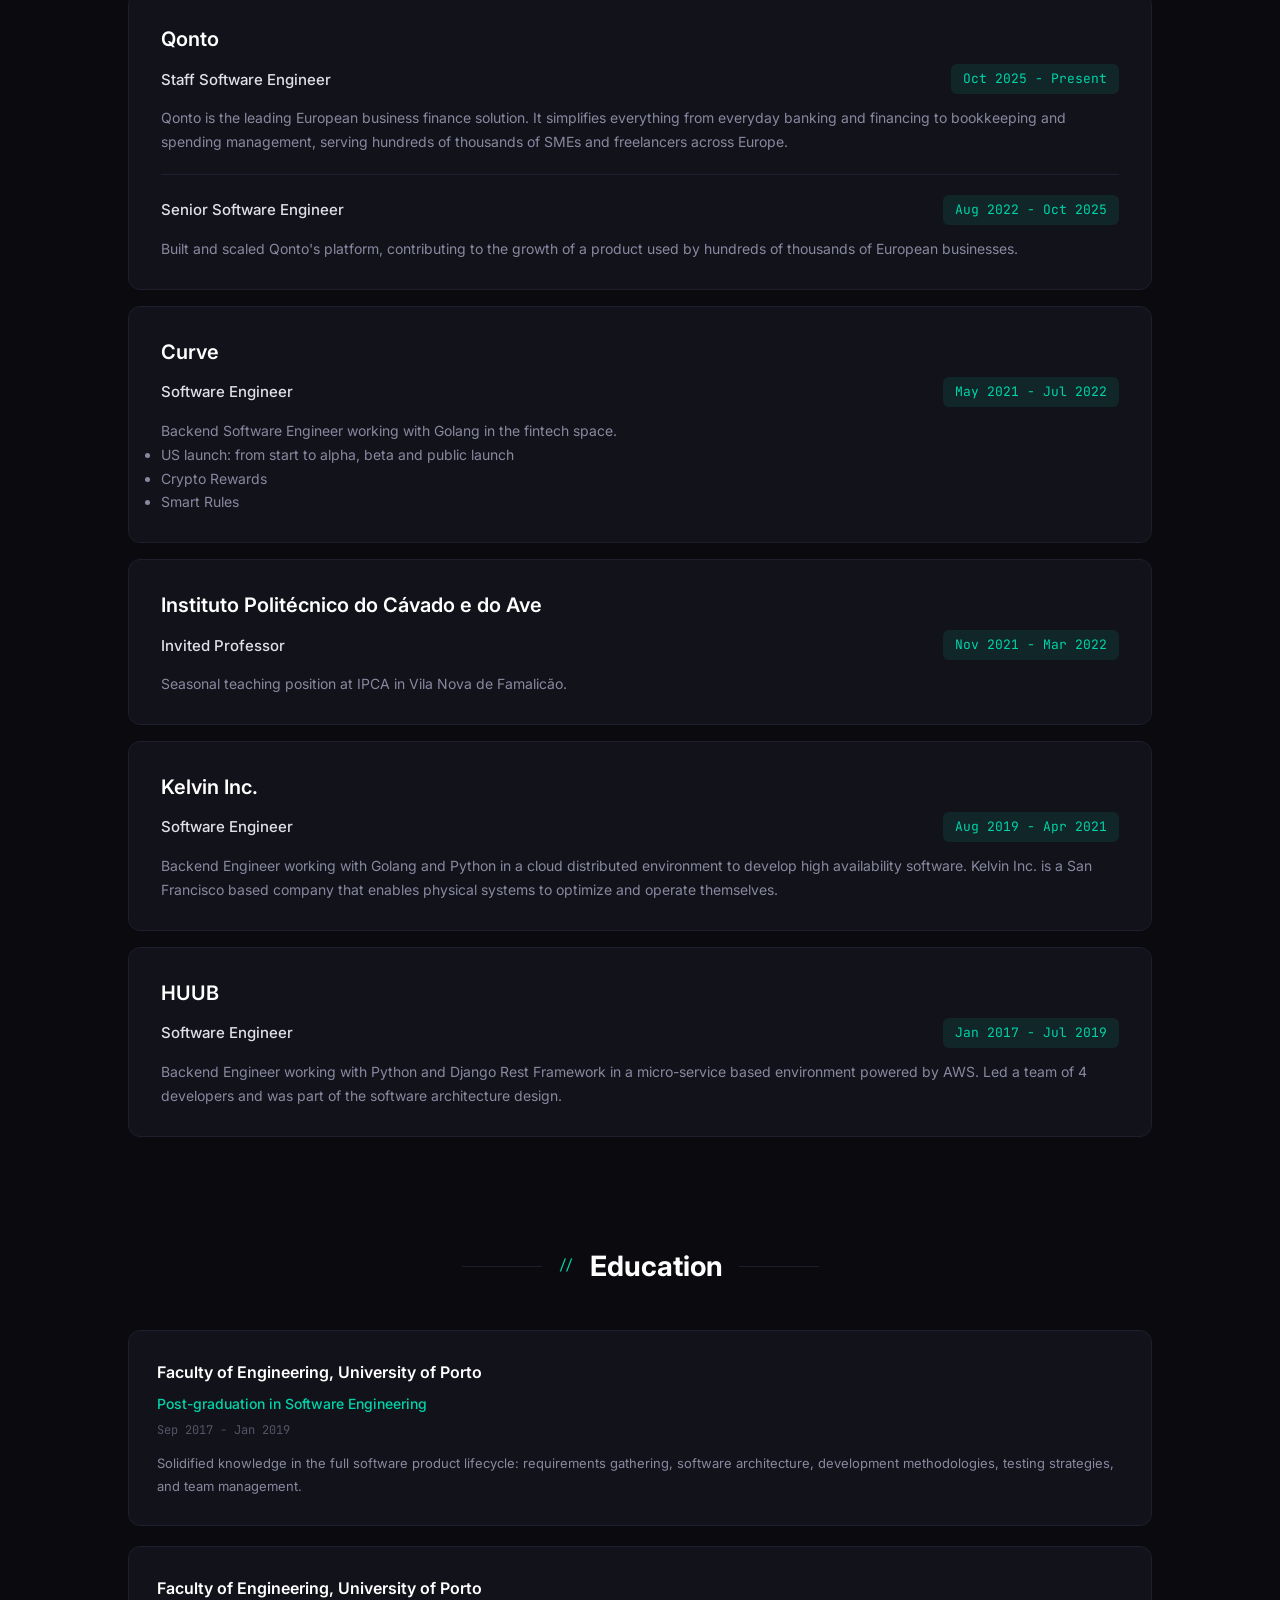
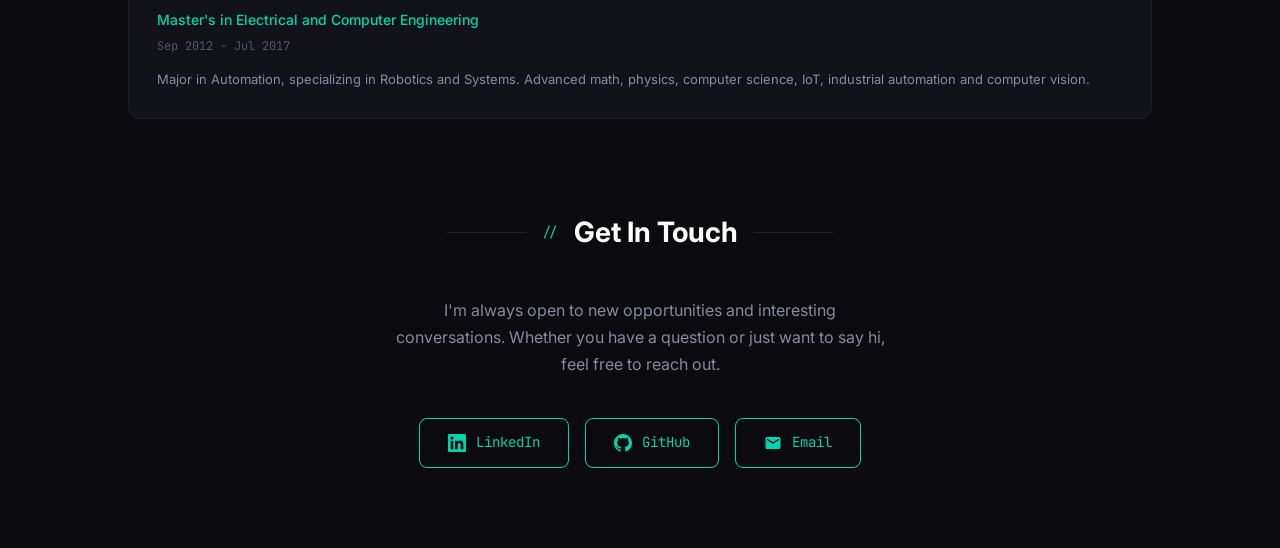
==== commit 3bb55366: "Move timeline dates to align with role name" ====
--- a/index.html
+++ b/index.html
@@ -365,11 +365,19 @@
             white-space: nowrap;
         }
 
+        .timeline-role-row {
+            display: flex;
+            justify-content: space-between;
+            align-items: center;
+            flex-wrap: wrap;
+            gap: 8px;
+            margin-bottom: 12px;
+        }
+
         .timeline-role {
             font-size: 15px;
             font-weight: 500;
             color: var(--text);
-            margin-bottom: 12px;
         }
 
         .timeline-desc {
@@ -615,17 +623,19 @@
         <div class="timeline-item">
             <div class="timeline-header">
                 <span class="timeline-company"><a href="https://www.qonto.com" target="_blank">Qonto</a></span>
+            </div>
+            <div class="timeline-role-row">
+                <span class="timeline-role">Staff Software Engineer</span>
                 <span class="timeline-date">Oct 2025 - Present</span>
             </div>
-            <div class="timeline-role">Staff Software Engineer</div>
             <p class="timeline-desc">
                 Qonto is the leading European business finance solution. It simplifies everything from everyday banking and financing to bookkeeping and spending management, serving hundreds of thousands of SMEs and freelancers across Europe.
             </p>
             <div class="timeline-subrole">
-                <div class="timeline-header">
+                <div class="timeline-role-row">
+                    <span class="timeline-role">Senior Software Engineer</span>
                     <span class="timeline-date">Aug 2022 - Oct 2025</span>
                 </div>
-                <div class="timeline-role">Senior Software Engineer</div>
                 <p class="timeline-desc">
                     Built and scaled Qonto's platform, contributing to the growth of a product used by hundreds of thousands of European businesses.
                 </p>
@@ -635,9 +645,11 @@
         <div class="timeline-item">
             <div class="timeline-header">
                 <span class="timeline-company"><a href="https://www.curve.com" target="_blank">Curve</a></span>
+            </div>
+            <div class="timeline-role-row">
+                <span class="timeline-role">Software Engineer</span>
                 <span class="timeline-date">May 2021 - Jul 2022</span>
             </div>
-            <div class="timeline-role">Software Engineer</div>
             <p class="timeline-desc">
                 Backend Software Engineer working with Golang in the fintech space.
             </p>
@@ -651,9 +663,11 @@
         <div class="timeline-item">
             <div class="timeline-header">
                 <span class="timeline-company">Instituto Politécnico do Cávado e do Ave</span>
+            </div>
+            <div class="timeline-role-row">
+                <span class="timeline-role">Invited Professor</span>
                 <span class="timeline-date">Nov 2021 - Mar 2022</span>
             </div>
-            <div class="timeline-role">Invited Professor</div>
             <p class="timeline-desc">
                 Seasonal teaching position at IPCA in Vila Nova de Famalicão.
             </p>
@@ -662,9 +676,11 @@
         <div class="timeline-item">
             <div class="timeline-header">
                 <span class="timeline-company"><a href="https://www.kelvininc.com" target="_blank">Kelvin Inc.</a></span>
+            </div>
+            <div class="timeline-role-row">
+                <span class="timeline-role">Software Engineer</span>
                 <span class="timeline-date">Aug 2019 - Apr 2021</span>
             </div>
-            <div class="timeline-role">Software Engineer</div>
             <p class="timeline-desc">
                 Backend Engineer working with Golang and Python in a cloud distributed environment to develop high availability software.
                 Kelvin Inc. is a San Francisco based company that enables physical systems to optimize and operate themselves.
@@ -674,9 +690,11 @@
         <div class="timeline-item">
             <div class="timeline-header">
                 <span class="timeline-company">HUUB</span>
+            </div>
+            <div class="timeline-role-row">
+                <span class="timeline-role">Software Engineer</span>
                 <span class="timeline-date">Jan 2017 - Jul 2019</span>
             </div>
-            <div class="timeline-role">Software Engineer</div>
             <p class="timeline-desc">
                 Backend Engineer working with Python and Django Rest Framework in a micro-service based environment powered by AWS.
                 Led a team of 4 developers and was part of the software architecture design.
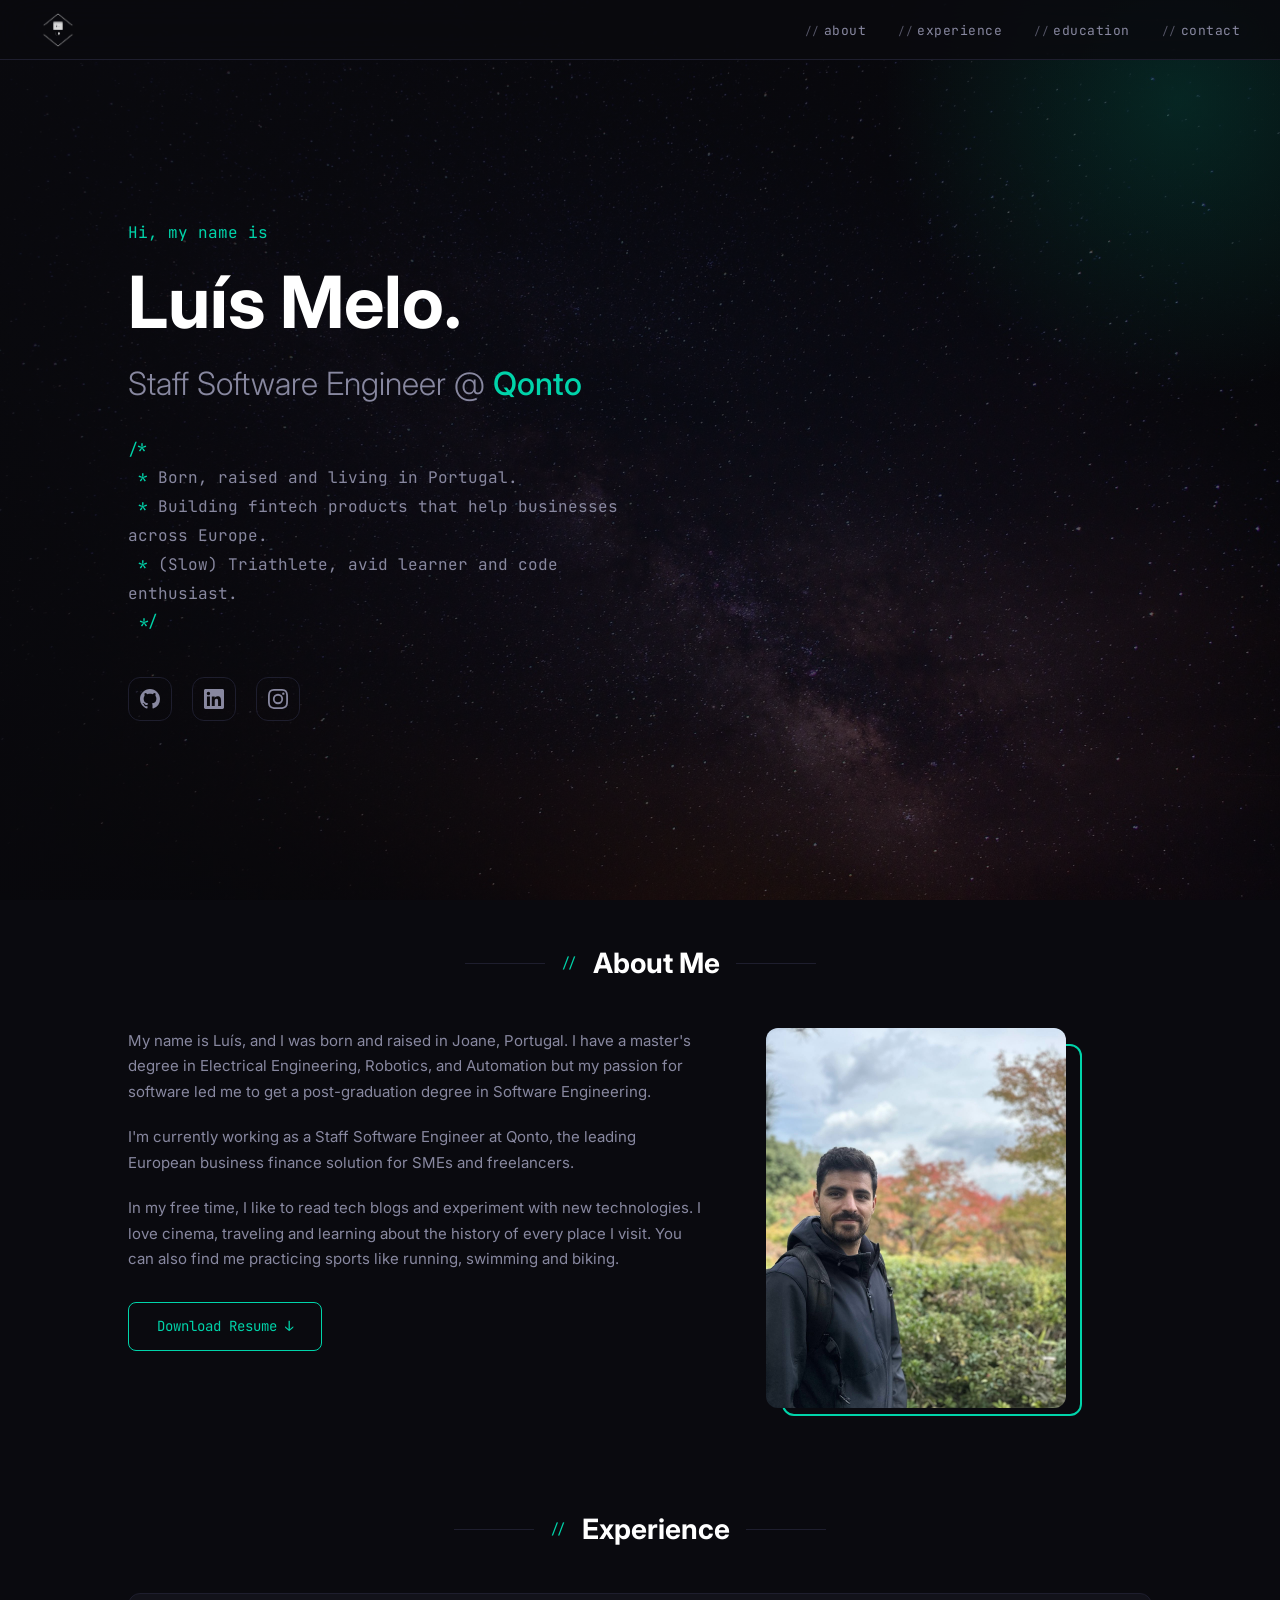
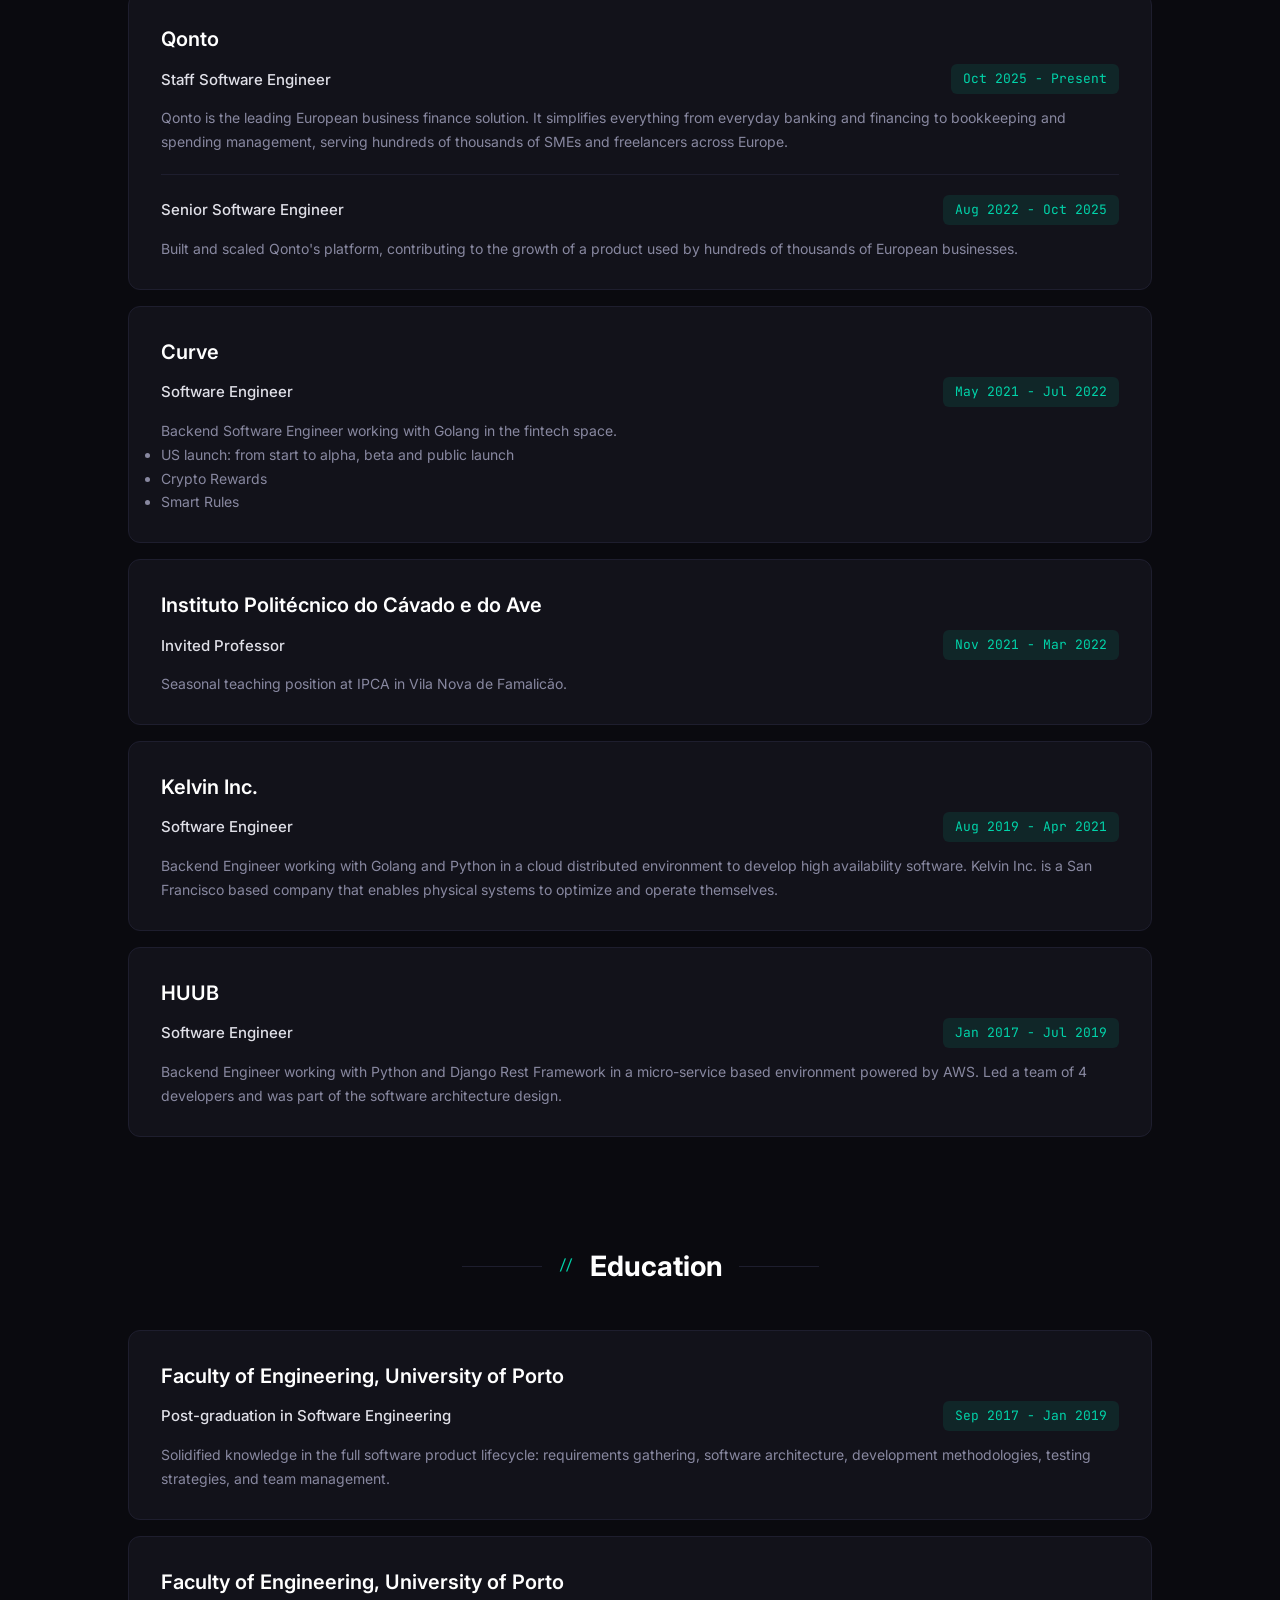
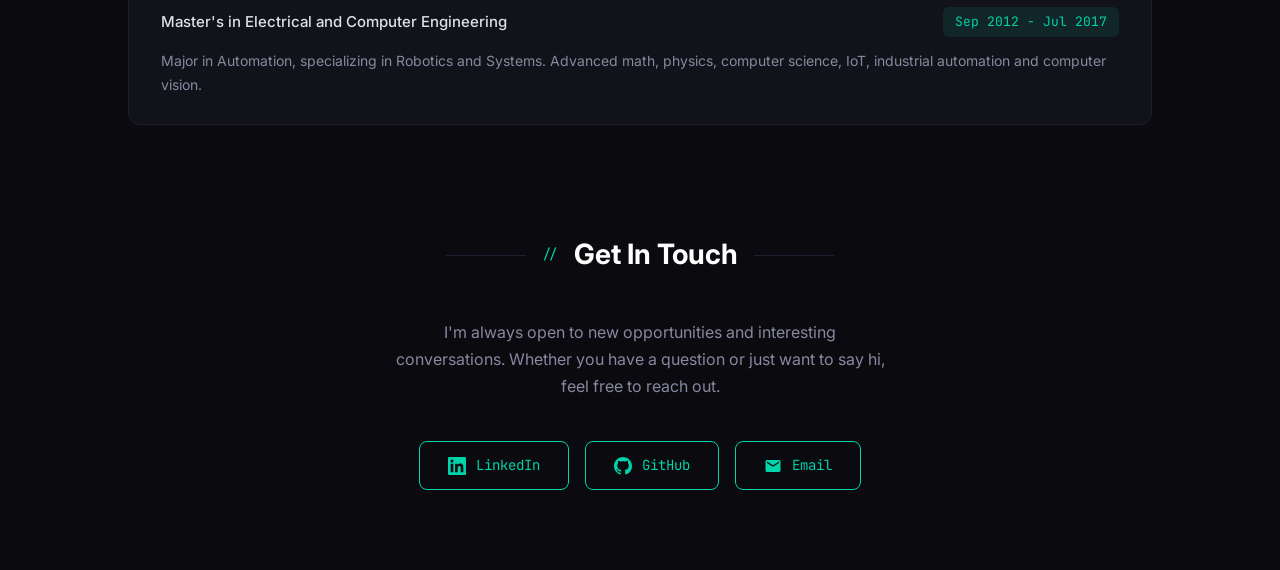
==== commit 301db8dd: "fix styles" ====
--- a/index.html
+++ b/index.html
@@ -713,23 +713,31 @@
         <div class="section-line"></div>
     </div>
 
-    <div class="edu-grid">
-        <div class="edu-card">
-            <h3><a href="https://fe.up.pt" target="_blank">Faculty of Engineering, University of Porto</a></h3>
-            <div class="edu-degree">Post-graduation in Software Engineering</div>
-            <div class="edu-date">Sep 2017 - Jan 2019</div>
-            <p>
+    <div class="timeline">
+        <div class="timeline-item">
+            <div class="timeline-header">
+                <span class="timeline-company"><a href="https://fe.up.pt" target="_blank">Faculty of Engineering, University of Porto</a></span>
+            </div>
+            <div class="timeline-role-row">
+                <span class="timeline-role">Post-graduation in Software Engineering</span>
+                <span class="timeline-date">Sep 2017 - Jan 2019</span>
+            </div>
+            <p class="timeline-desc">
                 Solidified knowledge in the full software product lifecycle: requirements gathering,
                 software architecture, development methodologies,
                 testing strategies, and team management.
             </p>
         </div>
 
-        <div class="edu-card">
-            <h3><a href="https://fe.up.pt" target="_blank">Faculty of Engineering, University of Porto</a></h3>
-            <div class="edu-degree">Master's in Electrical and Computer Engineering</div>
-            <div class="edu-date">Sep 2012 - Jul 2017</div>
-            <p>
+        <div class="timeline-item">
+            <div class="timeline-header">
+                <span class="timeline-company"><a href="https://fe.up.pt" target="_blank">Faculty of Engineering, University of Porto</a></span>
+            </div>
+            <div class="timeline-role-row">
+                <span class="timeline-role">Master's in Electrical and Computer Engineering</span>
+                <span class="timeline-date">Sep 2012 - Jul 2017</span>
+            </div>
+            <p class="timeline-desc">
                 Major in Automation, specializing in Robotics and Systems.
                 Advanced math, physics, computer science, IoT, industrial automation and computer vision.
             </p>
